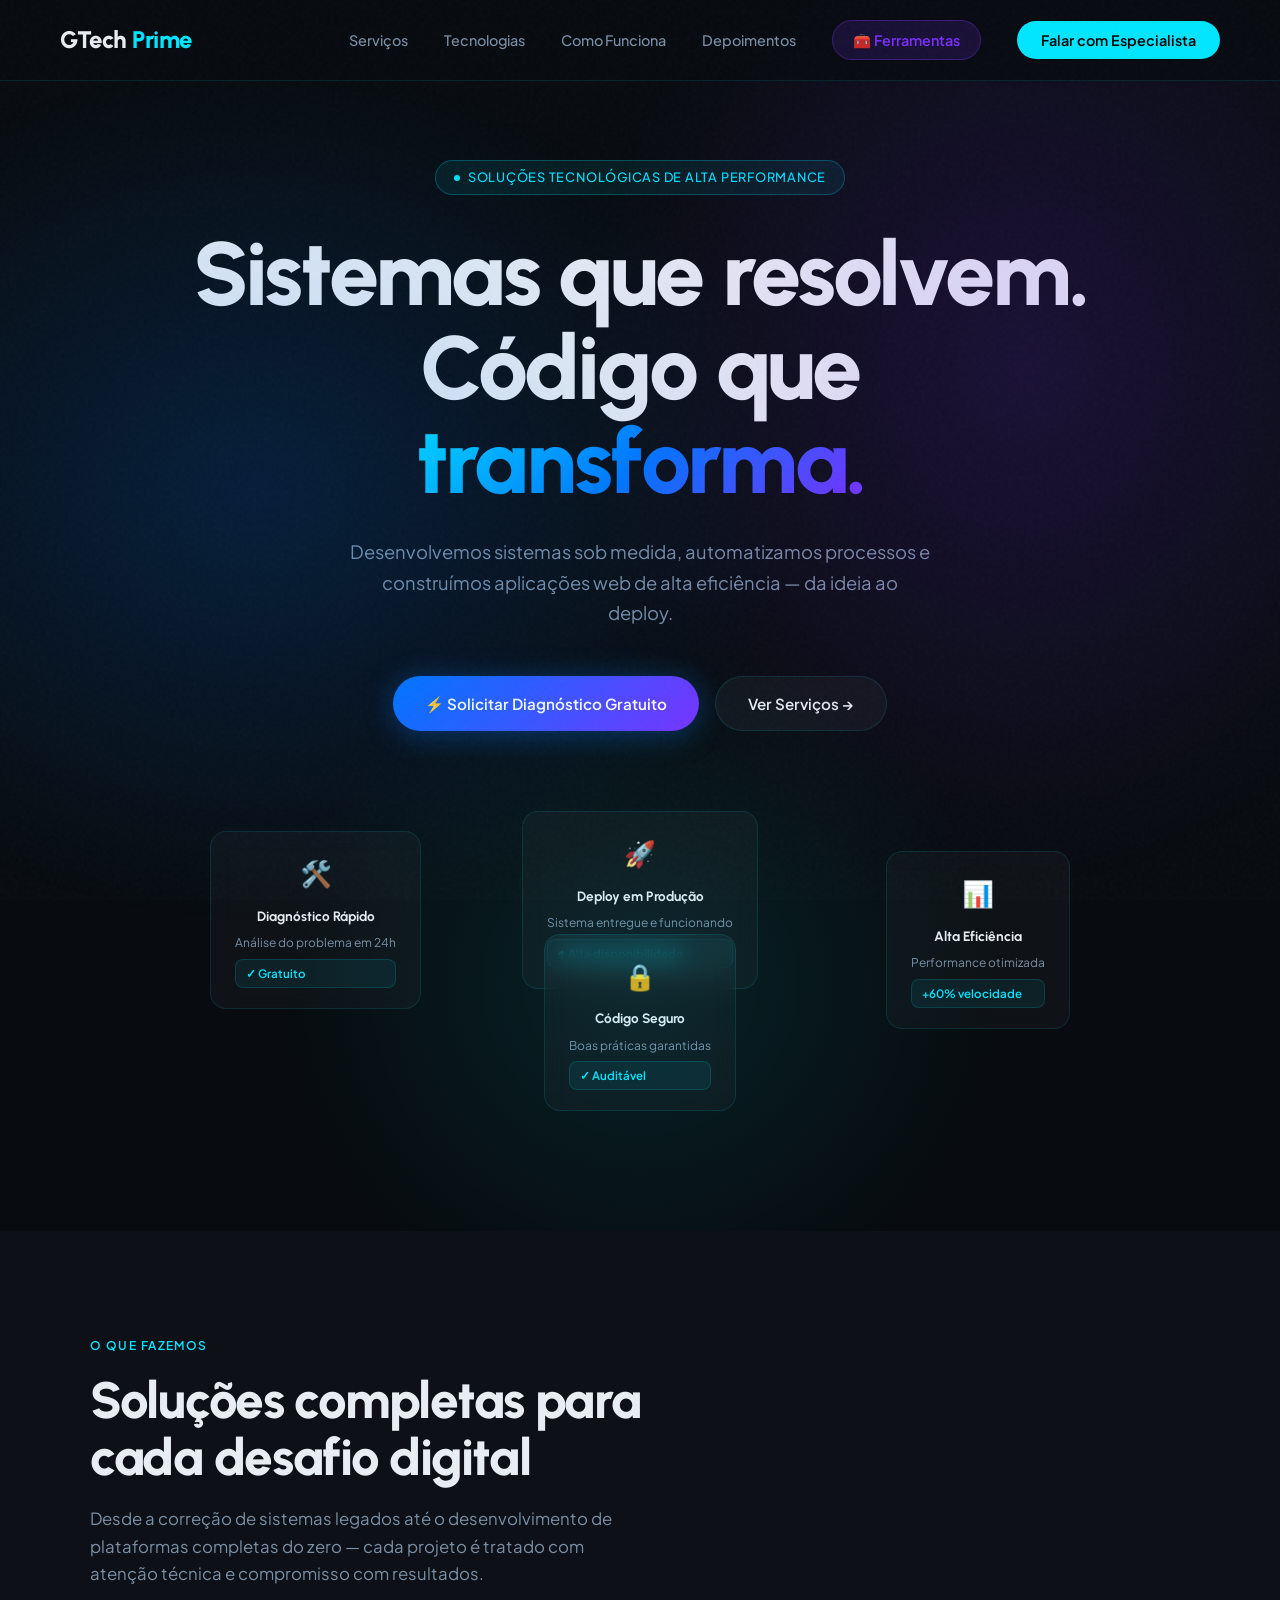
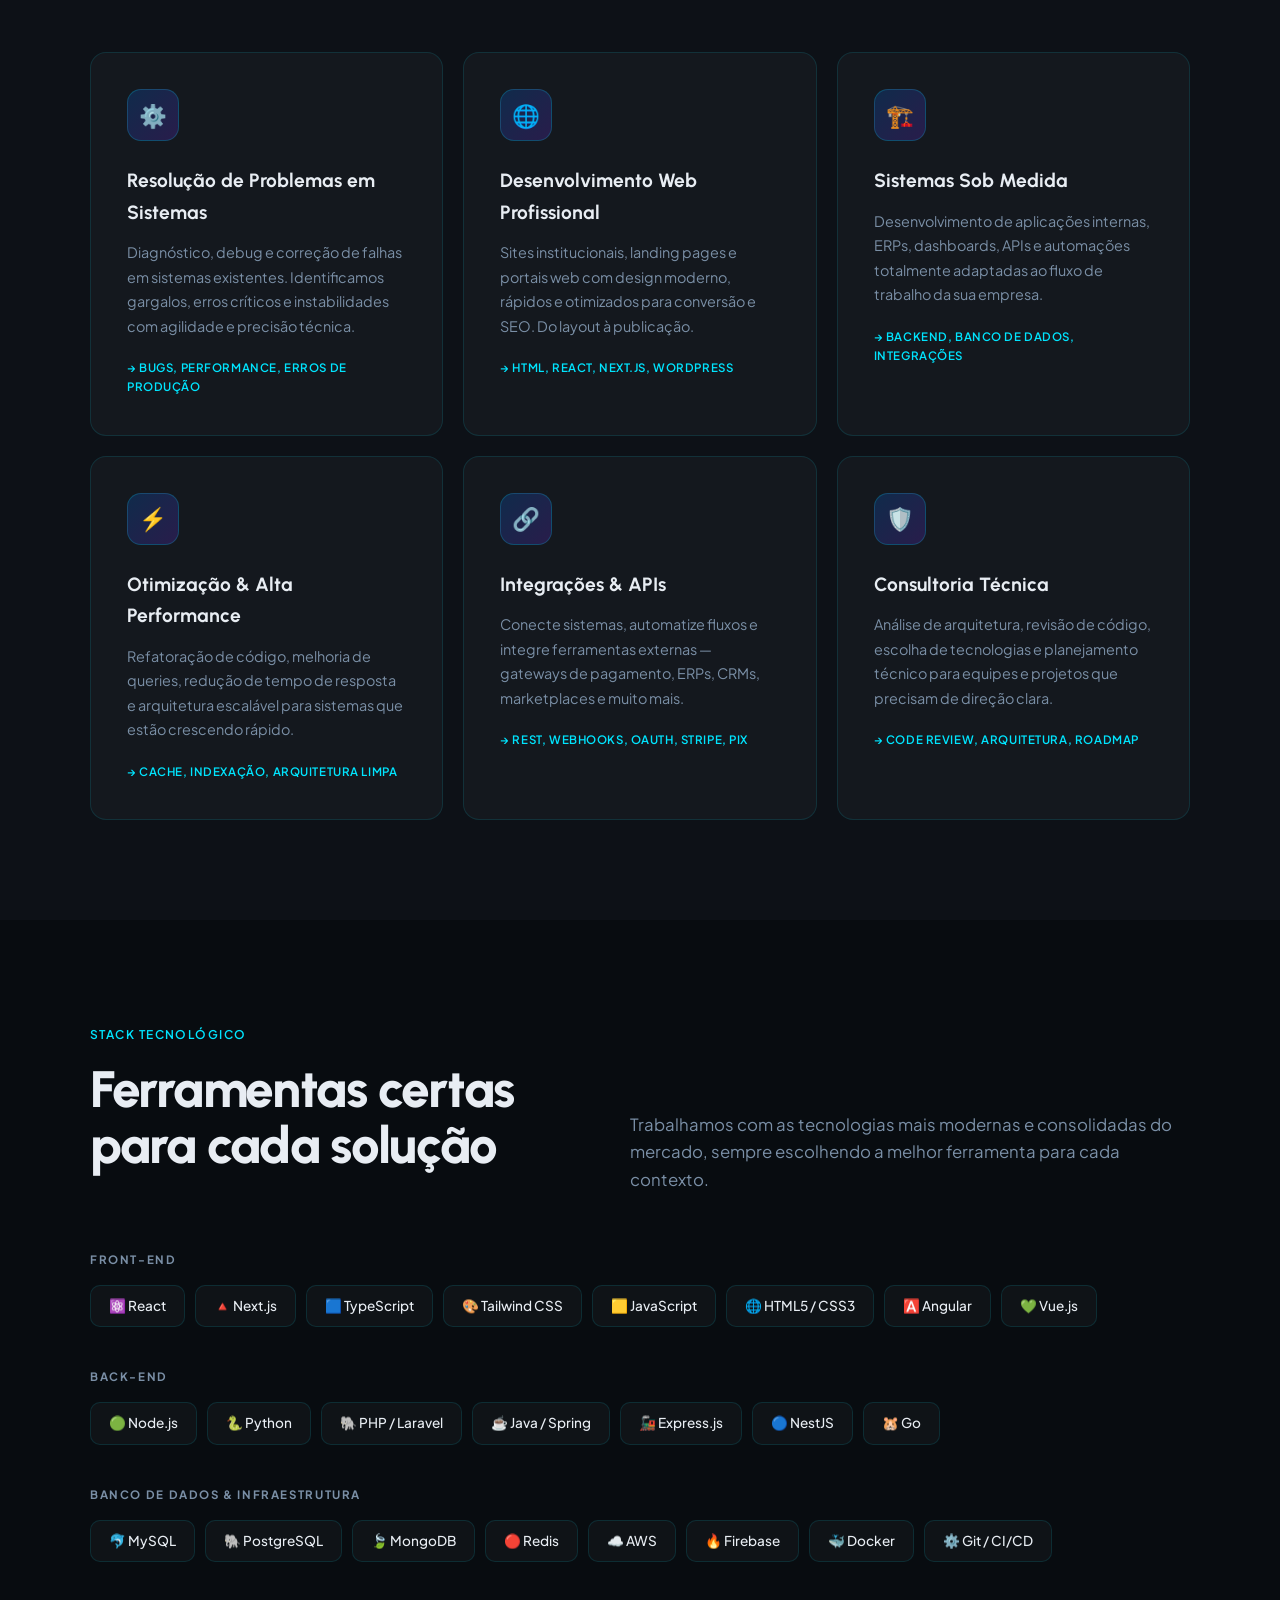
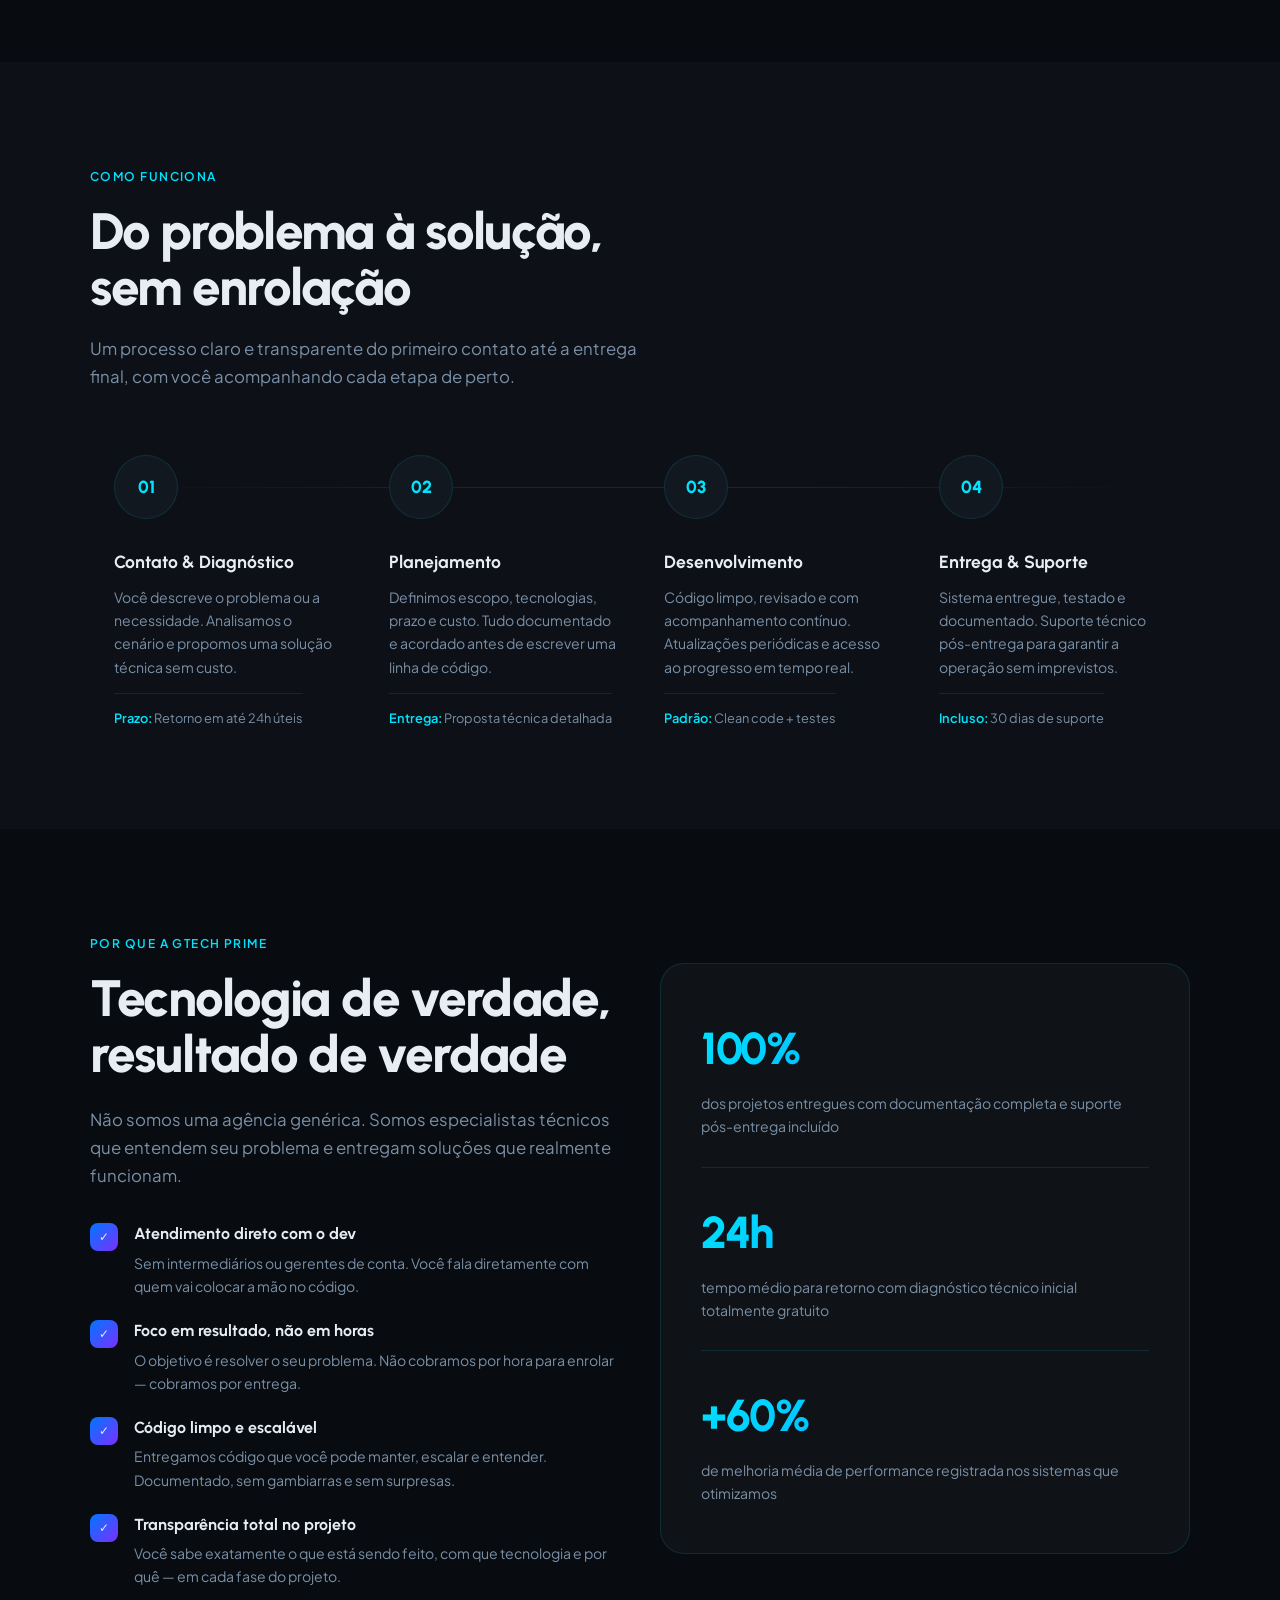
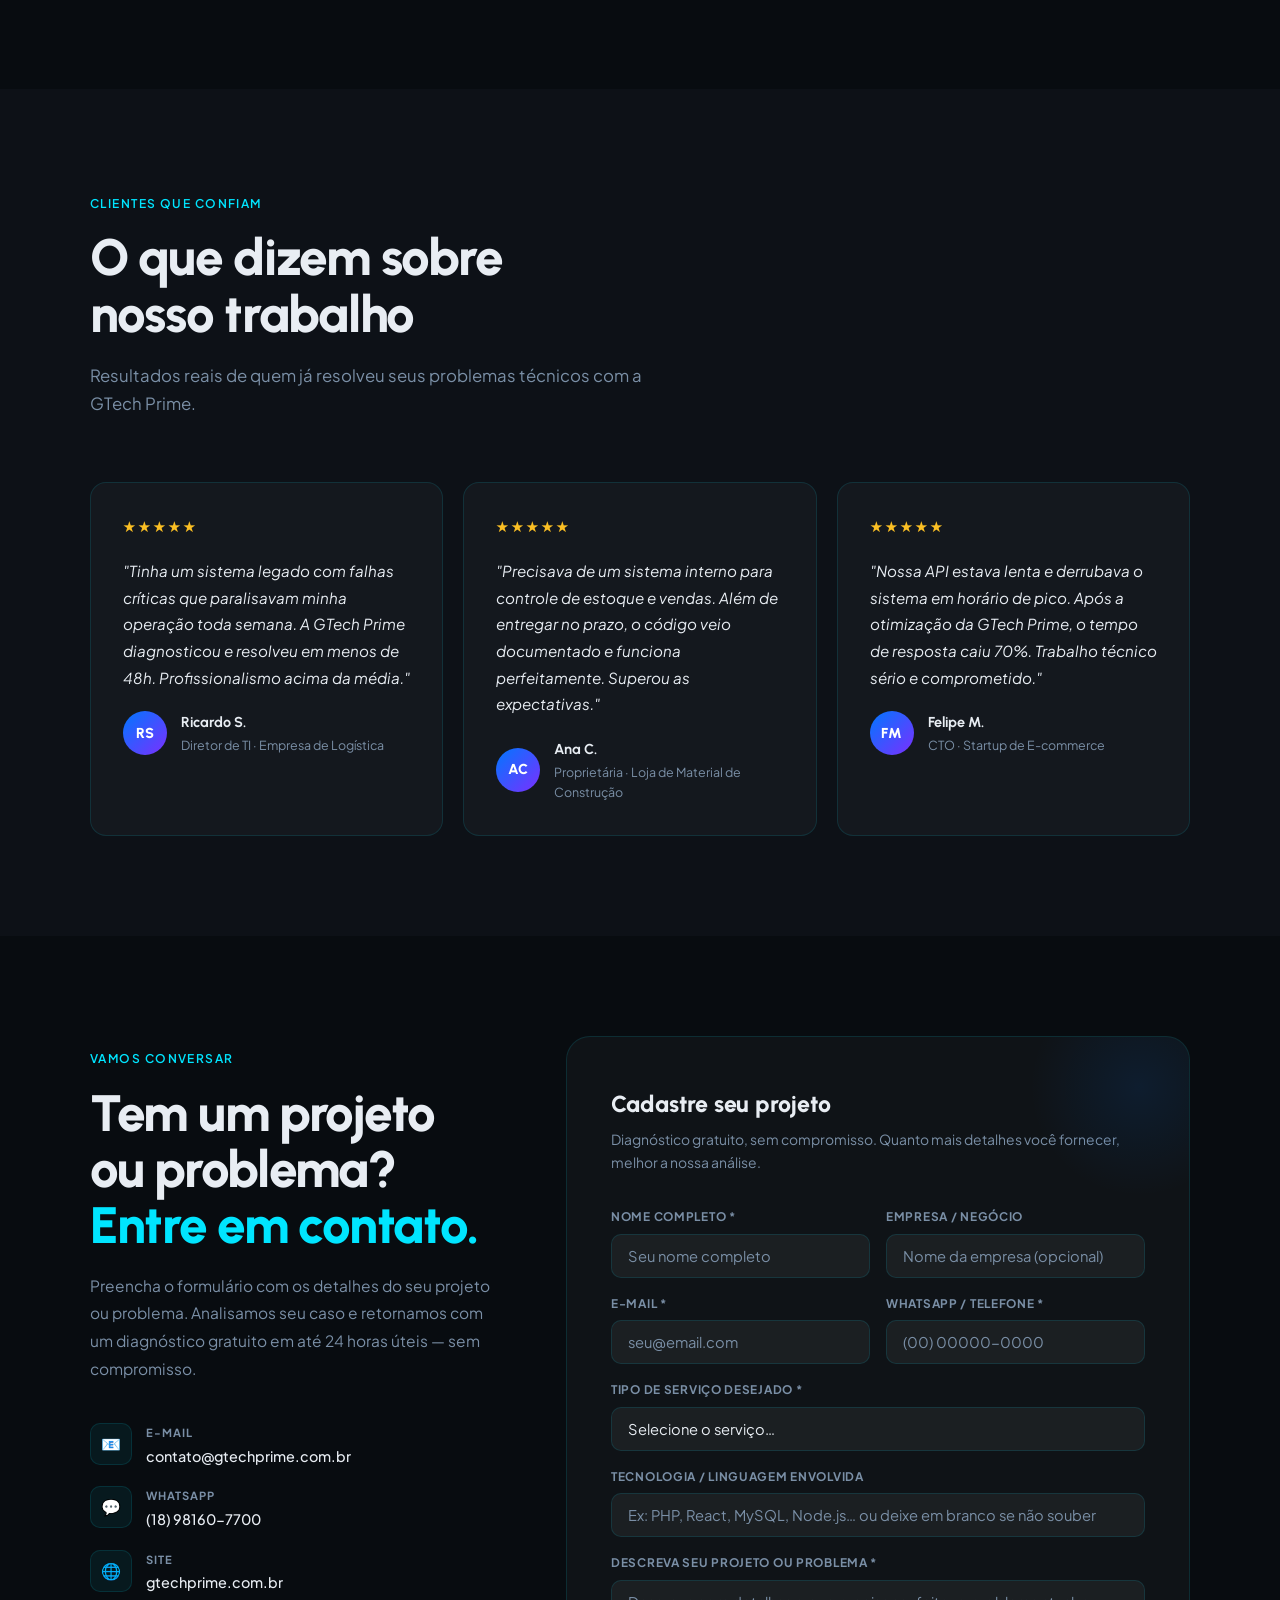
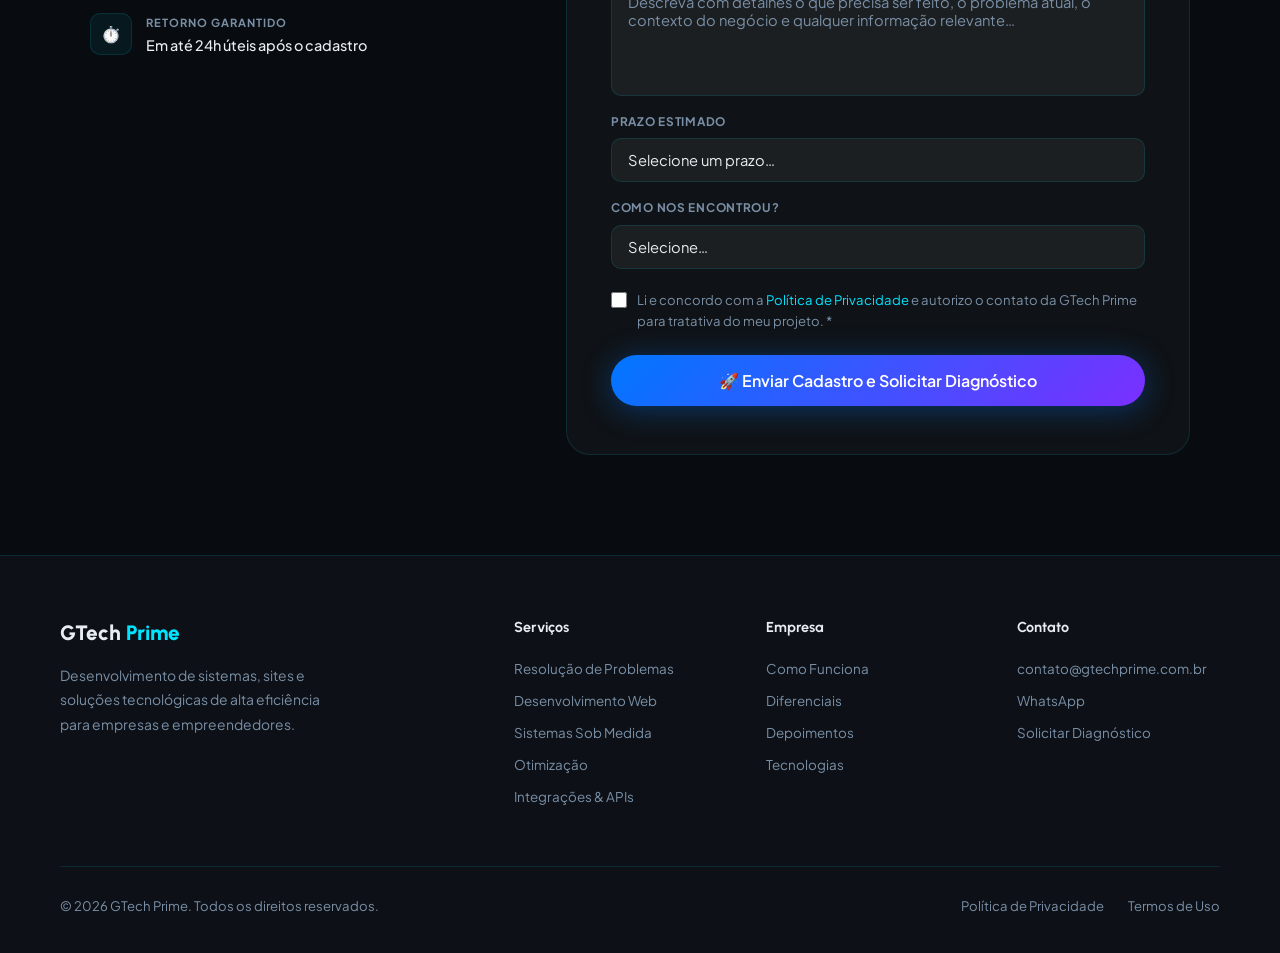
==== index.html @ e6a22d55 "descrição mudança" ====
<!DOCTYPE html>
<html lang="pt-BR">
<head>
  <meta charset="UTF-8" />
  <meta name="viewport" content="width=device-width, initial-scale=1.0"/>
  <title>GTech Prime – Desenvolvimento & Soluções em Sistemas</title>
  <link href="https://fonts.googleapis.com/css2?family=Urbanist:wght@300;400;500;600;700;800;900&family=Plus+Jakarta+Sans:ital,wght@0,300;0,400;0,500;0,600;1,300;1,400&display=swap" rel="stylesheet"/>
  <link rel="stylesheet" href="style.css"/>
</head>
<body>

<!-- NAV -->
<nav>
  <a class="logo" href="#">GTech <span>Prime</span></a>
  <ul class="nav-links">
    <li><a href="#servicos">Serviços</a></li>
    <li><a href="#tecnologias">Tecnologias</a></li>
    <li><a href="#processo">Como Funciona</a></li>
    <li><a href="#depoimentos">Depoimentos</a></li>
    <li><a href="ferramentas.html" class="nav-ferramentas">🧰 Ferramentas</a></li>
    <li><a href="#contato" class="nav-cta">Falar com Especialista</a></li>
  </ul>
</nav>

<!-- HERO -->
<section class="hero">
  <div class="hero-badge">Soluções Tecnológicas de Alta Performance</div>
  <h1>Sistemas que resolvem.<br>Código que <span class="grad">transforma.</span></h1>
  <p>Desenvolvemos sistemas sob medida, automatizamos processos e construímos aplicações web de alta eficiência — da ideia ao deploy.</p>
  <div class="hero-actions">
    <a href="#contato" class="btn btn-primary">⚡ Solicitar Diagnóstico Gratuito</a>
    <a href="#servicos" class="btn btn-outline">Ver Serviços →</a>
  </div>
  <div class="hero-visual">
    <div class="float-card fc1">
      <div class="icon">🛠️</div>
      <div class="label">Diagnóstico Rápido</div>
      <div class="sub">Análise do problema em 24h</div>
      <div class="stat-pill">✓ Gratuito</div>
    </div>
    <div class="float-card fc2">
      <div class="icon">🚀</div>
      <div class="label">Deploy em Produção</div>
      <div class="sub">Sistema entregue e funcionando</div>
      <div class="stat-pill">↑ Alta disponibilidade</div>
    </div>
    <div class="float-card fc3">
      <div class="icon">📊</div>
      <div class="label">Alta Eficiência</div>
      <div class="sub">Performance otimizada</div>
      <div class="stat-pill">+60% velocidade</div>
    </div>
    <div class="float-card fc4">
      <div class="icon">🔒</div>
      <div class="label">Código Seguro</div>
      <div class="sub">Boas práticas garantidas</div>
      <div class="stat-pill">✓ Auditável</div>
    </div>
  </div>
</section>

<!-- SERVICES -->
<section id="servicos">
  <div class="container">
    <span class="section-label reveal">O que fazemos</span>
    <h2 class="reveal">Soluções completas para<br>cada desafio digital</h2>
    <p class="section-desc reveal">Desde a correção de sistemas legados até o desenvolvimento de plataformas completas do zero — cada projeto é tratado com atenção técnica e compromisso com resultados.</p>
    <div class="services-grid">
      <div class="service-card reveal">
        <div class="service-icon">⚙️</div>
        <h3>Resolução de Problemas em Sistemas</h3>
        <p>Diagnóstico, debug e correção de falhas em sistemas existentes. Identificamos gargalos, erros críticos e instabilidades com agilidade e precisão técnica.</p>
        <span class="service-tag">→ Bugs, performance, erros de produção</span>
      </div>
      <div class="service-card reveal">
        <div class="service-icon">🌐</div>
        <h3>Desenvolvimento Web Profissional</h3>
        <p>Sites institucionais, landing pages e portais web com design moderno, rápidos e otimizados para conversão e SEO. Do layout à publicação.</p>
        <span class="service-tag">→ HTML, React, Next.js, WordPress</span>
      </div>
      <div class="service-card reveal">
        <div class="service-icon">🏗️</div>
        <h3>Sistemas Sob Medida</h3>
        <p>Desenvolvimento de aplicações internas, ERPs, dashboards, APIs e automações totalmente adaptadas ao fluxo de trabalho da sua empresa.</p>
        <span class="service-tag">→ Backend, banco de dados, integrações</span>
      </div>
      <div class="service-card reveal">
        <div class="service-icon">⚡</div>
        <h3>Otimização & Alta Performance</h3>
        <p>Refatoração de código, melhoria de queries, redução de tempo de resposta e arquitetura escalável para sistemas que estão crescendo rápido.</p>
        <span class="service-tag">→ Cache, indexação, arquitetura limpa</span>
      </div>
      <div class="service-card reveal">
        <div class="service-icon">🔗</div>
        <h3>Integrações & APIs</h3>
        <p>Conecte sistemas, automatize fluxos e integre ferramentas externas — gateways de pagamento, ERPs, CRMs, marketplaces e muito mais.</p>
        <span class="service-tag">→ REST, webhooks, OAuth, Stripe, PIX</span>
      </div>
      <div class="service-card reveal">
        <div class="service-icon">🛡️</div>
        <h3>Consultoria Técnica</h3>
        <p>Análise de arquitetura, revisão de código, escolha de tecnologias e planejamento técnico para equipes e projetos que precisam de direção clara.</p>
        <span class="service-tag">→ Code review, arquitetura, roadmap</span>
      </div>
    </div>
  </div>
</section>

<!-- TECH STACK -->
<section id="tecnologias">
  <div class="container">
    <div class="tech-intro">
      <div>
        <span class="section-label reveal">Stack tecnológico</span>
        <h2 class="reveal">Ferramentas certas<br>para cada solução</h2>
      </div>
      <p class="section-desc reveal">Trabalhamos com as tecnologias mais modernas e consolidadas do mercado, sempre escolhendo a melhor ferramenta para cada contexto.</p>
    </div>
    <div class="tech-categories">
      <div class="reveal">
        <div class="tech-cat-label">Front-end</div>
        <div class="tech-chips">
          <div class="chip">⚛️ React</div>
          <div class="chip">🔺 Next.js</div>
          <div class="chip">🟦 TypeScript</div>
          <div class="chip">🎨 Tailwind CSS</div>
          <div class="chip">🟨 JavaScript</div>
          <div class="chip">🌐 HTML5 / CSS3</div>
          <div class="chip">🅰️ Angular</div>
          <div class="chip">💚 Vue.js</div>
        </div>
      </div>
      <div class="reveal">
        <div class="tech-cat-label">Back-end</div>
        <div class="tech-chips">
          <div class="chip">🟢 Node.js</div>
          <div class="chip">🐍 Python</div>
          <div class="chip">🐘 PHP / Laravel</div>
          <div class="chip">☕ Java / Spring</div>
          <div class="chip">🚂 Express.js</div>
          <div class="chip">🔵 NestJS</div>
          <div class="chip">🐹 Go</div>
        </div>
      </div>
      <div class="reveal">
        <div class="tech-cat-label">Banco de Dados & Infraestrutura</div>
        <div class="tech-chips">
          <div class="chip">🐬 MySQL</div>
          <div class="chip">🐘 PostgreSQL</div>
          <div class="chip">🍃 MongoDB</div>
          <div class="chip">🔴 Redis</div>
          <div class="chip">☁️ AWS</div>
          <div class="chip">🔥 Firebase</div>
          <div class="chip">🐳 Docker</div>
          <div class="chip">⚙️ Git / CI/CD</div>
        </div>
      </div>
    </div>
  </div>
</section>

<!-- PROCESS -->
<section id="processo">
  <div class="container">
    <span class="section-label reveal">Como funciona</span>
    <h2 class="reveal">Do problema à solução,<br>sem enrolação</h2>
    <p class="section-desc reveal">Um processo claro e transparente do primeiro contato até a entrega final, com você acompanhando cada etapa de perto.</p>
    <div class="steps">
      <div class="step reveal">
        <div class="step-num">01</div>
        <h3>Contato & Diagnóstico</h3>
        <p>Você descreve o problema ou a necessidade. Analisamos o cenário e propomos uma solução técnica sem custo.</p>
        <div class="step-detail"><strong>Prazo:</strong> Retorno em até 24h úteis</div>
      </div>
      <div class="step reveal">
        <div class="step-num">02</div>
        <h3>Planejamento</h3>
        <p>Definimos escopo, tecnologias, prazo e custo. Tudo documentado e acordado antes de escrever uma linha de código.</p>
        <div class="step-detail"><strong>Entrega:</strong> Proposta técnica detalhada</div>
      </div>
      <div class="step reveal">
        <div class="step-num">03</div>
        <h3>Desenvolvimento</h3>
        <p>Código limpo, revisado e com acompanhamento contínuo. Atualizações periódicas e acesso ao progresso em tempo real.</p>
        <div class="step-detail"><strong>Padrão:</strong> Clean code + testes</div>
      </div>
      <div class="step reveal">
        <div class="step-num">04</div>
        <h3>Entrega & Suporte</h3>
        <p>Sistema entregue, testado e documentado. Suporte técnico pós-entrega para garantir a operação sem imprevistos.</p>
        <div class="step-detail"><strong>Incluso:</strong> 30 dias de suporte</div>
      </div>
    </div>
  </div>
</section>

<!-- DIFERENCIAIS -->
<section id="diferenciais">
  <div class="container">
    <div class="diff-grid">
      <div class="diff-left">
        <span class="section-label reveal">Por que a GTech Prime</span>
        <h2 class="reveal">Tecnologia de verdade,<br>resultado de verdade</h2>
        <p class="section-desc reveal" style="margin-bottom:0">Não somos uma agência genérica. Somos especialistas técnicos que entendem seu problema e entregam soluções que realmente funcionam.</p>
        <div class="diff-list">
          <div class="diff-item reveal">
            <div class="check">✓</div>
            <div>
              <h4>Atendimento direto com o dev</h4>
              <p>Sem intermediários ou gerentes de conta. Você fala diretamente com quem vai colocar a mão no código.</p>
            </div>
          </div>
          <div class="diff-item reveal">
            <div class="check">✓</div>
            <div>
              <h4>Foco em resultado, não em horas</h4>
              <p>O objetivo é resolver o seu problema. Não cobramos por hora para enrolar — cobramos por entrega.</p>
            </div>
          </div>
          <div class="diff-item reveal">
            <div class="check">✓</div>
            <div>
              <h4>Código limpo e escalável</h4>
              <p>Entregamos código que você pode manter, escalar e entender. Documentado, sem gambiarras e sem surpresas.</p>
            </div>
          </div>
          <div class="diff-item reveal">
            <div class="check">✓</div>
            <div>
              <h4>Transparência total no projeto</h4>
              <p>Você sabe exatamente o que está sendo feito, com que tecnologia e por quê — em cada fase do projeto.</p>
            </div>
          </div>
        </div>
      </div>
      <div class="diff-right reveal">
        <div class="metric">
          <span class="number">100%</span>
          <span class="desc">dos projetos entregues com documentação completa e suporte pós-entrega incluído</span>
        </div>
        <div class="metric">
          <span class="number">24h</span>
          <span class="desc">tempo médio para retorno com diagnóstico técnico inicial totalmente gratuito</span>
        </div>
        <div class="metric">
          <span class="number">+60%</span>
          <span class="desc">de melhoria média de performance registrada nos sistemas que otimizamos</span>
        </div>
      </div>
    </div>
  </div>
</section>

<!-- DEPOIMENTOS -->
<section id="depoimentos">
  <div class="container">
    <span class="section-label reveal">Clientes que confiam</span>
    <h2 class="reveal">O que dizem sobre<br>nosso trabalho</h2>
    <p class="section-desc reveal">Resultados reais de quem já resolveu seus problemas técnicos com a GTech Prime.</p>
    <div class="testimonials-grid">
      <div class="testimonial-card reveal">
        <div class="stars">★★★★★</div>
        <blockquote>"Tinha um sistema legado com falhas críticas que paralisavam minha operação toda semana. A GTech Prime diagnosticou e resolveu em menos de 48h. Profissionalismo acima da média."</blockquote>
        <div class="testimonial-author">
          <div class="avatar">RS</div>
          <div>
            <div class="name">Ricardo S.</div>
            <div class="role">Diretor de TI · Empresa de Logística</div>
          </div>
        </div>
      </div>
      <div class="testimonial-card reveal">
        <div class="stars">★★★★★</div>
        <blockquote>"Precisava de um sistema interno para controle de estoque e vendas. Além de entregar no prazo, o código veio documentado e funciona perfeitamente. Superou as expectativas."</blockquote>
        <div class="testimonial-author">
          <div class="avatar">AC</div>
          <div>
            <div class="name">Ana C.</div>
            <div class="role">Proprietária · Loja de Material de Construção</div>
          </div>
        </div>
      </div>
      <div class="testimonial-card reveal">
        <div class="stars">★★★★★</div>
        <blockquote>"Nossa API estava lenta e derrubava o sistema em horário de pico. Após a otimização da GTech Prime, o tempo de resposta caiu 70%. Trabalho técnico sério e comprometido."</blockquote>
        <div class="testimonial-author">
          <div class="avatar">FM</div>
          <div>
            <div class="name">Felipe M.</div>
            <div class="role">CTO · Startup de E-commerce</div>
          </div>
        </div>
      </div>
    </div>
  </div>
</section>

<!-- CADASTRO & CONTATO -->
<section id="contato">
  <div class="container">
    <div class="contact-wrapper">

      <!-- INFO LATERAL -->
      <div class="contact-left reveal">
        <span class="section-label">Vamos conversar</span>
        <h2>Tem um projeto<br>ou problema?<br><span style="color:var(--accent)">Entre em contato.</span></h2>
        <p>Preencha o formulário com os detalhes do seu projeto ou problema. Analisamos seu caso e retornamos com um diagnóstico gratuito em até 24 horas úteis — sem compromisso.</p>
        <div class="contact-info-list">
          <div class="contact-info-item">
            <div class="ci-icon">📧</div>
            <div>
              <div class="ci-label">E-mail</div>
              <div class="ci-value">contato@gtechprime.com.br</div>
            </div>
          </div>
          <div class="contact-info-item">
            <div class="ci-icon">💬</div>
            <div>
              <div class="ci-label">WhatsApp</div>
              <div class="ci-value"><a href="https://wa.me/5518981607700" target="_blank" rel="noopener noreferrer" style="color:inherit;text-decoration:none;">(18) 98160-7700</a></div>
            </div>
          </div>
          <div class="contact-info-item">
            <div class="ci-icon">🌐</div>
            <div>
              <div class="ci-label">Site</div>
              <div class="ci-value">gtechprime.com.br</div>
            </div>
          </div>
          <div class="contact-info-item">
            <div class="ci-icon">⏱️</div>
            <div>
              <div class="ci-label">Retorno garantido</div>
              <div class="ci-value">Em até 24h úteis após o cadastro</div>
            </div>
          </div>
        </div>
      </div>

      <!-- FORMULÁRIO -->
      <div class="form-card reveal">
        <h3 id="formTitle">Cadastre seu projeto</h3>
        <p class="form-sub" id="formSub">Diagnóstico gratuito, sem compromisso. Quanto mais detalhes você fornecer, melhor a nossa análise.</p>

        <div class="form-grid" id="formGrid">
          <div class="field">
            <label>Nome completo *</label>
            <input type="text" id="f-nome" placeholder="Seu nome completo" />
          </div>
          <div class="field">
            <label>Empresa / Negócio</label>
            <input type="text" id="f-empresa" placeholder="Nome da empresa (opcional)" />
          </div>
          <div class="field">
            <label>E-mail *</label>
            <input type="email" id="f-email" placeholder="seu@email.com" />
          </div>
          <div class="field">
            <label>WhatsApp / Telefone *</label>
            <input type="tel" id="f-fone" placeholder="(00) 00000-0000" />
          </div>
          <div class="field full">
            <label>Tipo de serviço desejado *</label>
            <select id="f-tipo">
              <option value="">Selecione o serviço…</option>
              <option>Resolução de problemas em sistema existente</option>
              <option>Desenvolvimento de sistema do zero</option>
              <option>Desenvolvimento de site / landing page</option>
              <option>Otimização de performance</option>
              <option>Integração entre sistemas / APIs</option>
              <option>Consultoria técnica</option>
              <option>Outro / Não sei ainda</option>
            </select>
          </div>
          <div class="field full">
            <label>Tecnologia / Linguagem envolvida</label>
            <input type="text" id="f-tech" placeholder="Ex: PHP, React, MySQL, Node.js… ou deixe em branco se não souber" />
          </div>
          <div class="field full">
            <label>Descreva seu projeto ou problema *</label>
            <textarea id="f-desc" rows="5" placeholder="Descreva com detalhes o que precisa ser feito, o problema atual, o contexto do negócio e qualquer informação relevante…"></textarea>
          </div>
          <div class="field full">
            <label>Prazo estimado</label>
            <select id="f-prazo">
              <option value="">Selecione um prazo…</option>
              <option>Urgente (até 1 semana)</option>
              <option>Curto prazo (até 1 mês)</option>
              <option>Médio prazo (1 a 3 meses)</option>
              <option>Longo prazo (mais de 3 meses)</option>
              <option>Sem prazo definido</option>
            </select>
          </div>
          <div class="field full">
            <label>Como nos encontrou?</label>
            <select id="f-origem">
              <option value="">Selecione…</option>
              <option>Google / Pesquisa</option>
              <option>Indicação de amigo ou colega</option>
              <option>Redes sociais</option>
              <option>LinkedIn</option>
              <option>Outro</option>
            </select>
          </div>
          <div class="full">
            <label class="form-check">
              <input type="checkbox" id="f-lgpd" />
              <span>Li e concordo com a <a href="#">Política de Privacidade</a> e autorizo o contato da GTech Prime para tratativa do meu projeto. *</span>
            </label>
          </div>
          <div class="full">
            <button class="btn btn-primary btn-submit" onclick="submitForm()">
              🚀 Enviar Cadastro e Solicitar Diagnóstico
            </button>
          </div>
          <div class="full form-error" id="formError"></div>
        </div>

        <!-- Sucesso -->
        <div class="form-success" id="formSuccess">
          <div class="s-icon">✅</div>
          <h4>Cadastro recebido!</h4>
          <p>Obrigado pelo contato, <strong id="nomeCliente"></strong>!<br>Nossa equipe analisará seu projeto e retornará em até <strong>24 horas úteis</strong> com um diagnóstico gratuito.</p>
        </div>
      </div>

    </div>
  </div>
</section>

<!-- FOOTER -->
<footer>
  <div class="footer-top">
    <div class="footer-brand">
      <a class="footer-logo" href="#">GTech <span>Prime</span></a>
      <p>Desenvolvimento de sistemas, sites e soluções tecnológicas de alta eficiência para empresas e empreendedores.</p>
    </div>
    <div class="footer-col">
      <h5>Serviços</h5>
      <a href="#servicos">Resolução de Problemas</a>
      <a href="#servicos">Desenvolvimento Web</a>
      <a href="#servicos">Sistemas Sob Medida</a>
      <a href="#servicos">Otimização</a>
      <a href="#servicos">Integrações & APIs</a>
    </div>
    <div class="footer-col">
      <h5>Empresa</h5>
      <a href="#processo">Como Funciona</a>
      <a href="#diferenciais">Diferenciais</a>
      <a href="#depoimentos">Depoimentos</a>
      <a href="#tecnologias">Tecnologias</a>
    </div>
    <div class="footer-col">
      <h5>Contato</h5>
      <a href="mailto:contato@gtechprime.com.br">contato@gtechprime.com.br</a>
      <a href="https://wa.me/5518981607700" target="_blank" rel="noopener noreferrer">WhatsApp</a>
      <a href="#contato">Solicitar Diagnóstico</a>
    </div>
  </div>
  <div class="footer-bottom">
    <p>© 2026 GTech Prime. Todos os direitos reservados.</p>
    <div class="footer-links">
      <a href="#">Política de Privacidade</a>
      <a href="#">Termos de Uso</a>
    </div>
  </div>
</footer>

<script src="script.js"></script>
</body>
</html>
---- style.css ----
*, *::before, *::after { box-sizing: border-box; margin: 0; padding: 0; }
:root {
  --bg:#080c10; --bg2:#0d1117; --bg3:#111820;
  --accent:#00e5ff; --accent2:#0077ff; --accent3:#7b2fff;
  --text:#e8edf3; --muted:#7a8fa6; --border:rgba(0,229,255,0.12);
  --card-bg:rgba(255,255,255,0.03); --radius:16px;
  --font-head:'Urbanist',sans-serif; --font-body:'Plus Jakarta Sans',sans-serif;
}
html { scroll-behavior: smooth; }
body { background:var(--bg); color:var(--text); font-family:var(--font-body); font-size:16px; line-height:1.65; overflow-x:hidden; }
body::before {
  content:''; position:fixed; inset:0;
  background-image:url("data:image/svg+xml,%3Csvg viewBox='0 0 256 256' xmlns='http://www.w3.org/2000/svg'%3E%3Cfilter id='n'%3E%3CfeTurbulence type='fractalNoise' baseFrequency='0.9' numOctaves='4' stitchTiles='stitch'/%3E%3C/filter%3E%3Crect width='100%25' height='100%25' filter='url(%23n)' opacity='1'/%3E%3C/svg%3E");
  opacity:0.025; pointer-events:none; z-index:9999;
}

/* NAV */
nav {
  position:fixed; top:0; left:0; right:0; z-index:100;
  display:flex; align-items:center; justify-content:space-between;
  padding:20px 60px; background:rgba(8,12,16,0.82);
  backdrop-filter:blur(20px); border-bottom:1px solid var(--border); transition:padding .3s;
}
.logo { font-family:var(--font-head); font-weight:800; font-size:1.5rem; letter-spacing:-0.02em; color:var(--text); text-decoration:none; }
.logo span { color:var(--accent); }
.nav-links { display:flex; gap:36px; list-style:none; }
.nav-links a { color:var(--muted); text-decoration:none; font-size:.9rem; font-weight:500; transition:color .2s; }
.nav-links a:hover { color:var(--accent); }
.nav-cta { background:var(--accent); color:#000!important; padding:10px 24px; border-radius:50px; font-weight:600!important; }
.nav-cta:hover { opacity:.85; }
.nav-ferramentas { background:rgba(123,47,255,0.15); color:var(--accent3)!important; padding:10px 20px; border-radius:50px; font-weight:600!important; border:1px solid rgba(123,47,255,0.35); transition:all .2s!important; }
.nav-ferramentas:hover { background:rgba(123,47,255,0.28)!important; border-color:rgba(123,47,255,0.6)!important; color:#fff!important; }

/* HERO */
.hero {
  min-height:100vh; display:flex; flex-direction:column;
  align-items:center; justify-content:center; text-align:center;
  padding:160px 24px 120px; position:relative; overflow:hidden;
}
.hero::after {
  content:''; position:absolute; inset:0;
  background:
    radial-gradient(ellipse 60% 50% at 20% 40%,rgba(0,119,255,0.18) 0%,transparent 70%),
    radial-gradient(ellipse 50% 60% at 80% 30%,rgba(123,47,255,0.16) 0%,transparent 70%),
    radial-gradient(ellipse 40% 40% at 50% 80%,rgba(0,229,255,0.10) 0%,transparent 70%);
  pointer-events:none;
}
.hero-badge {
  display:inline-flex; align-items:center; gap:8px;
  background:rgba(0,229,255,0.08); border:1px solid rgba(0,229,255,0.25);
  border-radius:50px; padding:6px 18px; font-size:.8rem; font-weight:500;
  color:var(--accent); letter-spacing:.06em; text-transform:uppercase;
  margin-bottom:32px; animation:fadeUp .8s ease both;
}
.hero-badge::before { content:''; width:6px; height:6px; border-radius:50%; background:var(--accent); animation:pulse 2s ease infinite; }
@keyframes pulse { 0%,100%{opacity:1;transform:scale(1)} 50%{opacity:.4;transform:scale(1.4)} }
h1 { font-family:var(--font-head); font-size:clamp(2.8rem,7vw,6rem); font-weight:800; line-height:1.05; letter-spacing:-0.03em; margin-bottom:28px; animation:fadeUp .9s .1s ease both; max-width:900px; }
h1 .grad { background:linear-gradient(135deg,var(--accent) 0%,var(--accent2) 50%,var(--accent3) 100%); -webkit-background-clip:text; -webkit-text-fill-color:transparent; background-clip:text; }
.hero p { max-width:580px; color:var(--muted); font-size:1.15rem; margin-bottom:48px; animation:fadeUp 1s .2s ease both; }
.hero-actions { display:flex; gap:16px; flex-wrap:wrap; justify-content:center; animation:fadeUp 1s .3s ease both; }

/* BUTTONS */
.btn { display:inline-flex; align-items:center; gap:8px; padding:14px 32px; border-radius:50px; font-weight:600; font-size:.95rem; text-decoration:none; transition:transform .2s,opacity .2s,box-shadow .2s; cursor:pointer; font-family:var(--font-body); border:none; }
.btn:hover { transform:translateY(-2px); }
.btn-primary { background:linear-gradient(135deg,var(--accent2),var(--accent3)); color:#fff; box-shadow:0 4px 30px rgba(0,119,255,0.35); }
.btn-primary:hover { box-shadow:0 8px 40px rgba(0,119,255,0.5); }
.btn-outline { border:1px solid var(--border); color:var(--text); background:rgba(255,255,255,0.04); }
.btn-outline:hover { border-color:rgba(0,229,255,0.4); background:rgba(0,229,255,0.06); }

/* FLOATING CARDS */
.hero-visual { margin-top:80px; position:relative; width:100%; max-width:860px; height:300px; animation:fadeUp 1s .5s ease both; }
.float-card { position:absolute; background:var(--card-bg); border:1px solid var(--border); backdrop-filter:blur(12px); border-radius:var(--radius); padding:20px 24px; display:flex; flex-direction:column; gap:6px; }
.float-card .icon { font-size:1.6rem; margin-bottom:4px; }
.float-card .label { font-family:var(--font-head); font-size:.85rem; font-weight:700; }
.float-card .sub   { font-size:.75rem; color:var(--muted); }
.fc1 { left:0; top:20px; animation:float1 5s ease-in-out infinite; }
.fc2 { left:50%; transform:translateX(-50%); top:0; animation:float2 6s ease-in-out infinite; }
.fc3 { right:0; top:40px; animation:float3 4.5s ease-in-out infinite; }
.fc4 { left:50%; transform:translateX(-50%); bottom:0; animation:float1 5.5s ease-in-out infinite; }
@keyframes float1 { 0%,100%{transform:translateY(0)} 50%{transform:translateY(-12px)} }
@keyframes float2 { 0%,100%{transform:translateX(-50%) translateY(0)} 50%{transform:translateX(-50%) translateY(-16px)} }
@keyframes float3 { 0%,100%{transform:translateY(0)} 50%{transform:translateY(-10px)} }
.stat-pill { display:inline-flex; align-items:center; gap:6px; background:rgba(0,229,255,0.07); border:1px solid rgba(0,229,255,0.15); border-radius:8px; padding:4px 10px; font-size:.72rem; color:var(--accent); font-weight:600; }

/* COMMON */
section { padding:100px 24px; }
.container { max-width:1100px; margin:0 auto; }
.section-label { display:inline-block; font-size:.75rem; font-weight:600; letter-spacing:.12em; text-transform:uppercase; color:var(--accent); margin-bottom:16px; }
h2 { font-family:var(--font-head); font-size:clamp(2rem,4vw,3.2rem); font-weight:800; letter-spacing:-0.025em; line-height:1.1; margin-bottom:20px; }
.section-desc { color:var(--muted); max-width:560px; font-size:1.05rem; margin-bottom:64px; }

/* SERVICES */
#servicos { background:var(--bg2); }
.services-grid { display:grid; grid-template-columns:repeat(auto-fit,minmax(300px,1fr)); gap:20px; }
.service-card { background:var(--card-bg); border:1px solid var(--border); border-radius:var(--radius); padding:36px; position:relative; overflow:hidden; transition:border-color .3s,transform .3s,box-shadow .3s; }
.service-card::before { content:''; position:absolute; inset:0; background:linear-gradient(135deg,rgba(0,229,255,0.06) 0%,transparent 60%); opacity:0; transition:opacity .3s; }
.service-card:hover { border-color:rgba(0,229,255,0.35); transform:translateY(-4px); box-shadow:0 20px 60px rgba(0,0,0,0.4); }
.service-card:hover::before { opacity:1; }
.service-icon { width:52px; height:52px; background:linear-gradient(135deg,rgba(0,119,255,0.2),rgba(123,47,255,0.2)); border:1px solid rgba(0,229,255,0.2); border-radius:14px; display:flex; align-items:center; justify-content:center; font-size:1.4rem; margin-bottom:24px; }
.service-card h3 { font-family:var(--font-head); font-size:1.2rem; font-weight:700; margin-bottom:12px; }
.service-card p  { color:var(--muted); font-size:.9rem; line-height:1.7; }
.service-tag { display:inline-block; margin-top:20px; font-size:.72rem; font-weight:600; color:var(--accent); letter-spacing:.05em; text-transform:uppercase; }

/* TECH STACK */
#tecnologias { background:var(--bg); }
.tech-intro { display:flex; justify-content:space-between; align-items:flex-end; margin-bottom:56px; flex-wrap:wrap; gap:24px; }
.tech-intro .section-desc { margin-bottom:0; }
.tech-categories { display:flex; flex-direction:column; gap:40px; }
.tech-cat-label { font-size:.72rem; font-weight:700; letter-spacing:.14em; text-transform:uppercase; color:var(--muted); margin-bottom:16px; }
.tech-chips { display:flex; flex-wrap:wrap; gap:10px; }
.chip { display:inline-flex; align-items:center; gap:8px; background:var(--card-bg); border:1px solid var(--border); border-radius:10px; padding:9px 18px; font-size:.85rem; font-weight:500; color:var(--text); transition:border-color .2s,background .2s; }
.chip:hover { border-color:rgba(0,229,255,0.35); background:rgba(0,229,255,0.05); }

/* PROCESS */
#processo { background:var(--bg2); }
.steps { display:grid; grid-template-columns:repeat(auto-fit,minmax(220px,1fr)); gap:0; position:relative; }
.steps::before { content:''; position:absolute; top:32px; left:60px; right:60px; height:1px; background:linear-gradient(90deg,transparent,var(--border),var(--border),transparent); }
.step { display:flex; flex-direction:column; align-items:flex-start; padding:0 24px; position:relative; }
.step-num { width:64px; height:64px; background:var(--bg3); border:1px solid var(--border); border-radius:50%; display:flex; align-items:center; justify-content:center; font-family:var(--font-head); font-size:1.1rem; font-weight:800; color:var(--accent); margin-bottom:28px; position:relative; z-index:1; }
.step h3 { font-family:var(--font-head); font-size:1.1rem; font-weight:700; margin-bottom:10px; }
.step p  { color:var(--muted); font-size:.88rem; }
.step-detail { margin-top:14px; padding-top:14px; border-top:1px solid var(--border); font-size:.8rem; color:var(--muted); }
.step-detail strong { color:var(--accent); font-weight:600; }

/* DIFERENCIAIS */
#diferenciais { background:var(--bg); }
.diff-grid { display:grid; grid-template-columns:1fr 1fr; gap:40px; align-items:center; }
.diff-left h2 { margin-bottom:24px; }
.diff-list { display:flex; flex-direction:column; gap:20px; margin-top:32px; }
.diff-item { display:flex; gap:16px; align-items:flex-start; }
.diff-item .check { width:28px; height:28px; background:linear-gradient(135deg,var(--accent2),var(--accent3)); border-radius:8px; display:flex; align-items:center; justify-content:center; font-size:.75rem; flex-shrink:0; margin-top:2px; }
.diff-item h4 { font-family:var(--font-head); font-weight:700; margin-bottom:4px; }
.diff-item p  { color:var(--muted); font-size:.88rem; }
.diff-right { background:var(--card-bg); border:1px solid var(--border); border-radius:24px; padding:48px 40px; display:flex; flex-direction:column; gap:28px; }
.metric { display:flex; flex-direction:column; gap:6px; padding-bottom:28px; border-bottom:1px solid var(--border); }
.metric:last-child { border-bottom:none; padding-bottom:0; }
.metric .number { font-family:var(--font-head); font-size:2.8rem; font-weight:800; letter-spacing:-0.03em; background:linear-gradient(135deg,var(--accent),var(--accent2)); -webkit-background-clip:text; -webkit-text-fill-color:transparent; background-clip:text; }
.metric .desc { color:var(--muted); font-size:.88rem; }

/* DEPOIMENTOS */
#depoimentos { background:var(--bg2); }
.testimonials-grid { display:grid; grid-template-columns:repeat(auto-fit,minmax(300px,1fr)); gap:20px; }
.testimonial-card { background:var(--card-bg); border:1px solid var(--border); border-radius:var(--radius); padding:32px; display:flex; flex-direction:column; gap:20px; }
.stars { color:#fbbf24; font-size:.9rem; letter-spacing:2px; }
.testimonial-card blockquote { font-size:.95rem; color:var(--text); line-height:1.75; font-style:italic; }
.testimonial-author { display:flex; align-items:center; gap:14px; }
.avatar { width:44px; height:44px; border-radius:50%; background:linear-gradient(135deg,var(--accent2),var(--accent3)); display:flex; align-items:center; justify-content:center; font-family:var(--font-head); font-weight:800; font-size:.9rem; color:#fff; flex-shrink:0; }
.testimonial-author .name { font-family:var(--font-head); font-weight:700; font-size:.9rem; }
.testimonial-author .role { font-size:.78rem; color:var(--muted); }

/* CONTATO / CADASTRO */
#contato { background:var(--bg); }
.contact-wrapper { display:grid; grid-template-columns:1fr 1.5fr; gap:60px; align-items:start; }
.contact-left { padding-top:8px; }
.contact-left h2 { margin-bottom:18px; }
.contact-left > p { color:var(--muted); font-size:.97rem; margin-bottom:40px; line-height:1.8; }
.contact-info-list { display:flex; flex-direction:column; gap:18px; }
.contact-info-item { display:flex; align-items:flex-start; gap:14px; }
.ci-icon { width:42px; height:42px; border-radius:10px; flex-shrink:0; background:rgba(0,229,255,0.06); border:1px solid var(--border); display:flex; align-items:center; justify-content:center; font-size:1rem; }
.ci-label { font-size:.7rem; font-weight:700; color:var(--muted); letter-spacing:.09em; text-transform:uppercase; }
.ci-value { font-size:.9rem; font-weight:500; color:var(--text); margin-top:3px; }

/* Form card */
.form-card { background:var(--card-bg); border:1px solid var(--border); border-radius:24px; padding:48px 44px; position:relative; overflow:hidden; }
.form-card::before { content:''; position:absolute; top:-60px; right:-60px; width:220px; height:220px; background:radial-gradient(circle,rgba(0,119,255,0.1),transparent 70%); pointer-events:none; }
.form-card h3 { font-family:var(--font-head); font-size:1.45rem; font-weight:800; margin-bottom:6px; }
.form-sub { font-size:.87rem; color:var(--muted); margin-bottom:32px; }
.form-grid { display:grid; grid-template-columns:1fr 1fr; gap:16px; }
.form-grid .full { grid-column:1/-1; }
.field { display:flex; flex-direction:column; gap:7px; }
.field label { font-size:.74rem; font-weight:700; color:var(--muted); letter-spacing:.06em; text-transform:uppercase; }
.field input,.field select,.field textarea {
  background:rgba(255,255,255,0.05); border:1px solid var(--border); border-radius:10px;
  padding:12px 16px; color:var(--text); font-family:var(--font-body); font-size:.92rem;
  outline:none; transition:border-color .2s,background .2s; resize:none;
  -webkit-appearance:none; appearance:none;
}
.field input:focus,.field select:focus,.field textarea:focus { border-color:rgba(0,229,255,0.5); background:rgba(0,229,255,0.04); }
.field input::placeholder,.field textarea::placeholder { color:var(--muted); }
.field select option { background:#111820; color:var(--text); }
.form-check { display:flex; align-items:flex-start; gap:10px; margin-top:4px; cursor:pointer; }
.form-check input[type="checkbox"] { width:16px; height:16px; margin-top:3px; cursor:pointer; accent-color:var(--accent); flex-shrink:0; }
.form-check span { font-size:.82rem; color:var(--muted); line-height:1.6; }
.form-check span a { color:var(--accent); text-decoration:none; }
.btn-submit { width:100%; margin-top:8px; justify-content:center; padding:15px 32px; font-size:1rem; }
.form-error { display:none; color:#ff6b6b; font-size:.82rem; margin-top:-4px; }
.form-success { display:none; text-align:center; padding:40px 0; }
.form-success .s-icon { font-size:3.2rem; margin-bottom:16px; }
.form-success h4 { font-family:var(--font-head); font-size:1.5rem; font-weight:800; margin-bottom:12px; }
.form-success p  { color:var(--muted); font-size:.92rem; line-height:1.7; }

/* FOOTER */
footer { background:var(--bg2); border-top:1px solid var(--border); padding:60px 60px 36px; }
.footer-top { display:grid; grid-template-columns:2fr 1fr 1fr 1fr; gap:48px; margin-bottom:48px; }
.footer-brand p { color:var(--muted); font-size:.87rem; margin-top:14px; max-width:260px; line-height:1.75; }
.footer-col h5 { font-family:var(--font-head); font-weight:700; font-size:.9rem; margin-bottom:18px; }
.footer-col a { display:block; color:var(--muted); font-size:.84rem; text-decoration:none; margin-bottom:10px; transition:color .2s; }
.footer-col a:hover { color:var(--accent); }
.footer-bottom { border-top:1px solid var(--border); padding-top:28px; display:flex; align-items:center; justify-content:space-between; flex-wrap:wrap; gap:16px; }
.footer-bottom p { color:var(--muted); font-size:.82rem; }
.footer-links { display:flex; gap:24px; }
.footer-links a { color:var(--muted); font-size:.82rem; text-decoration:none; transition:color .2s; }
.footer-links a:hover { color:var(--accent); }
.footer-logo { font-family:var(--font-head); font-weight:800; font-size:1.3rem; color:var(--text); text-decoration:none; }
.footer-logo span { color:var(--accent); }

/* ANIMATIONS */
@keyframes fadeUp { from{opacity:0;transform:translateY(28px)} to{opacity:1;transform:translateY(0)} }
.reveal { opacity:0; transform:translateY(32px); transition:opacity .7s ease,transform .7s ease; }
.reveal.visible { opacity:1; transform:translateY(0); }

/* RESPONSIVE */
@media(max-width:960px){
  .contact-wrapper{grid-template-columns:1fr;}
  .diff-grid{grid-template-columns:1fr;}
  .footer-top{grid-template-columns:1fr 1fr;}
}
@media(max-width:768px){
  nav{padding:16px 24px;}
  .nav-links{display:none;}
  .hero-visual{display:none;}
  .steps::before{display:none;}
  .form-grid{grid-template-columns:1fr;}
  footer{padding:48px 24px 28px;}
  .footer-top{grid-template-columns:1fr;gap:28px;}
  .footer-bottom{flex-direction:column;text-align:center;}
  .form-card{padding:32px 24px;}
}
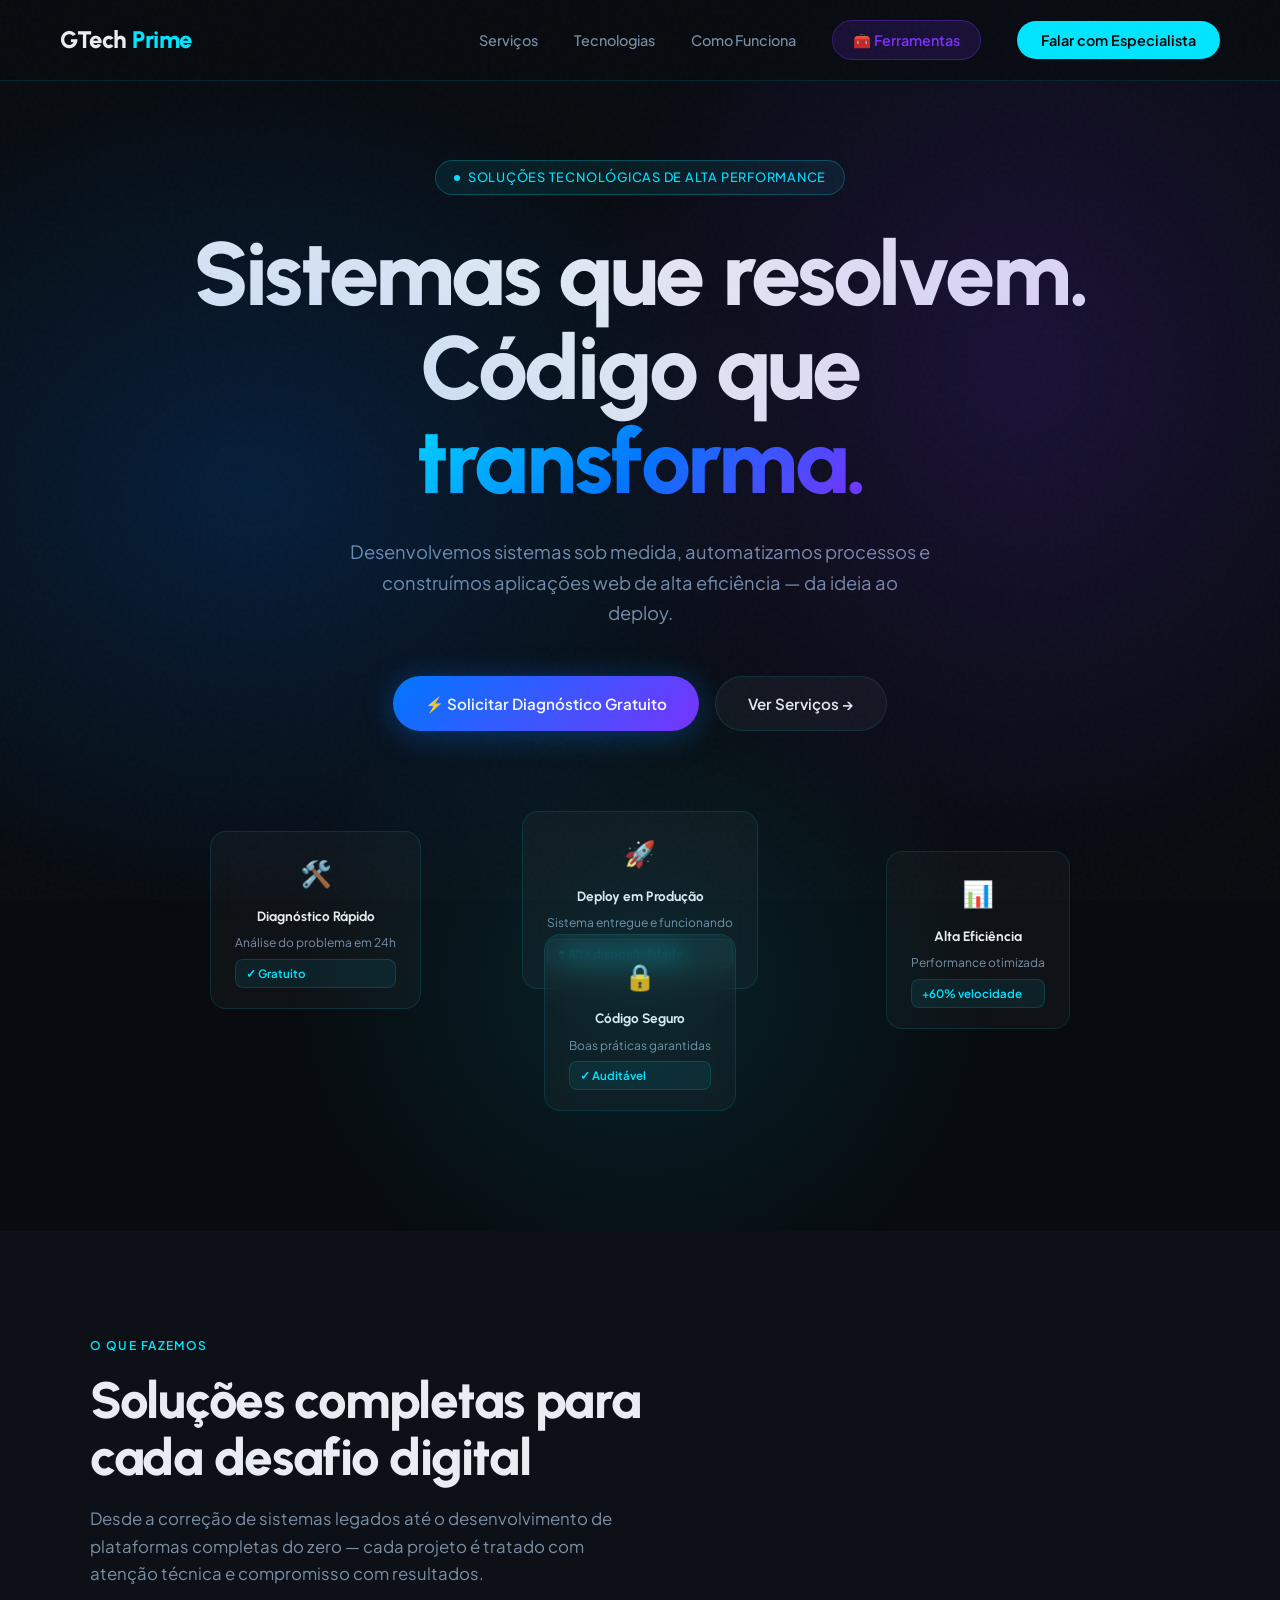
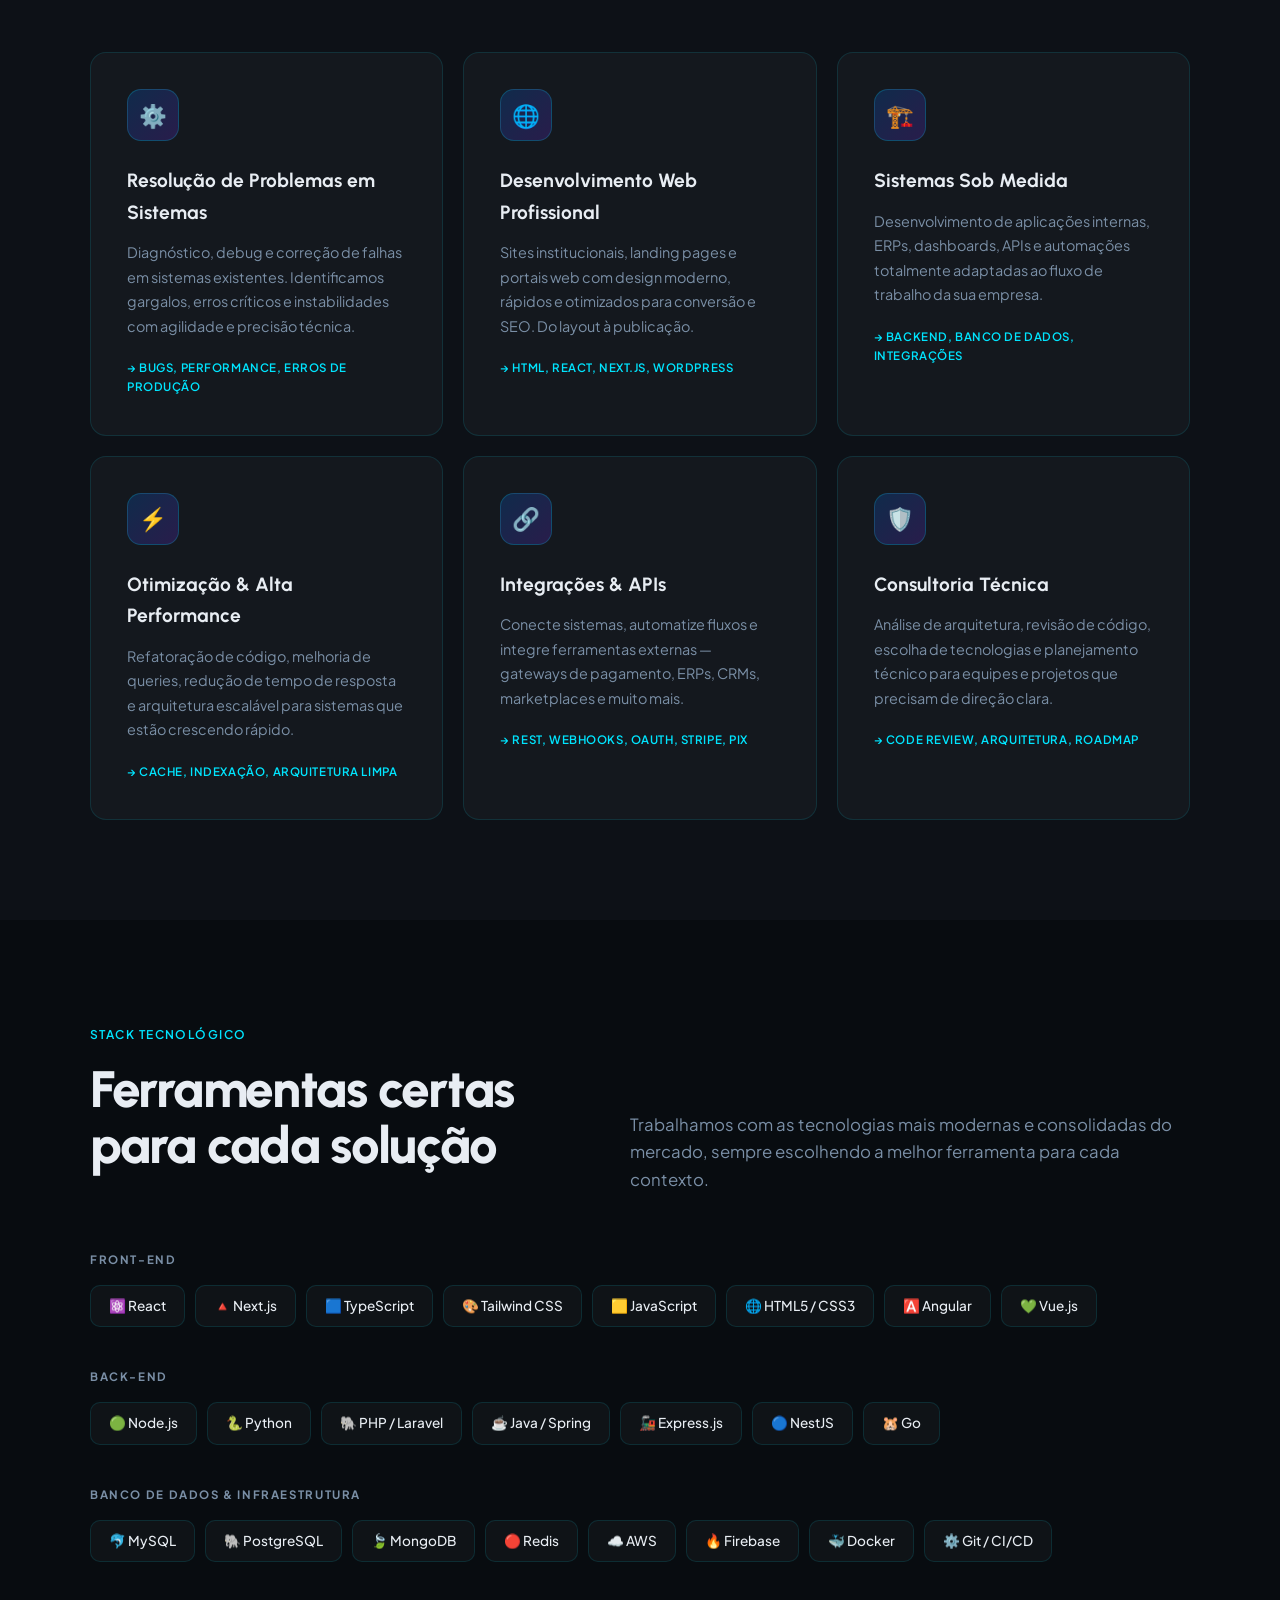
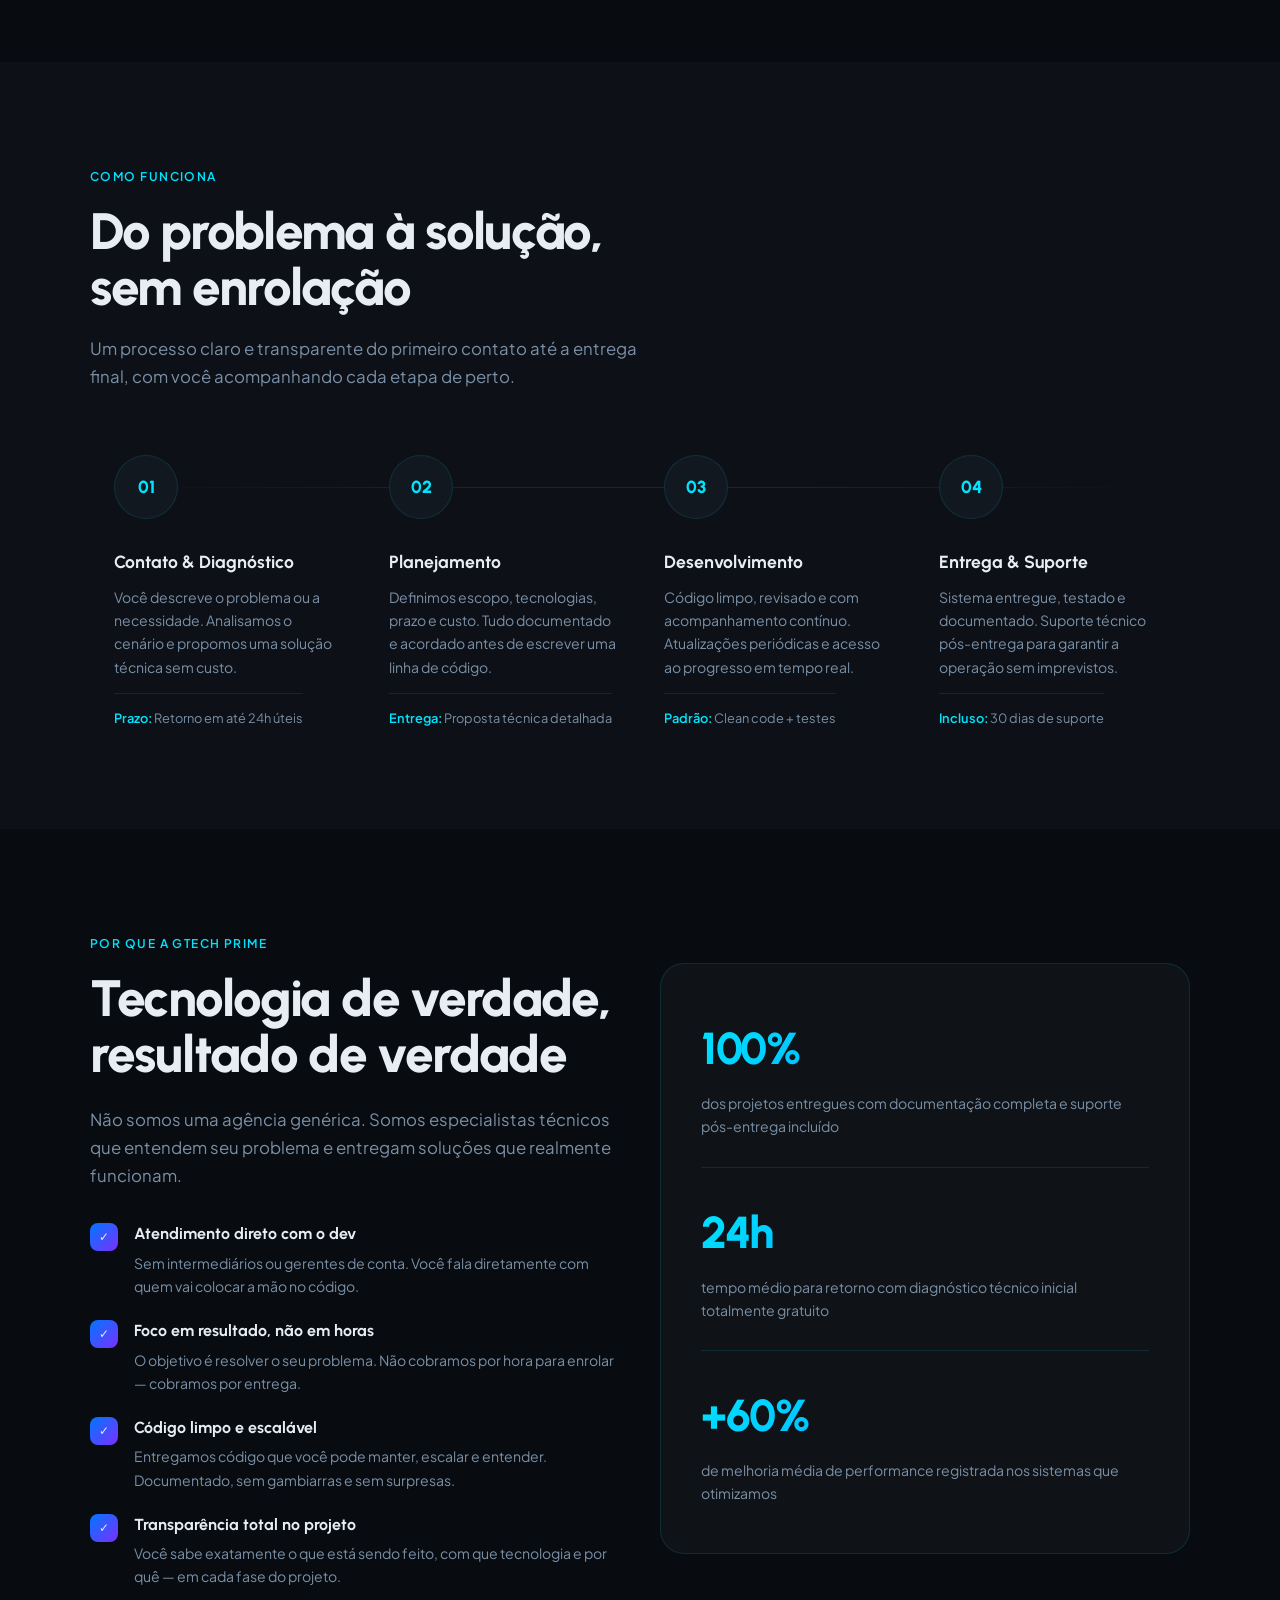
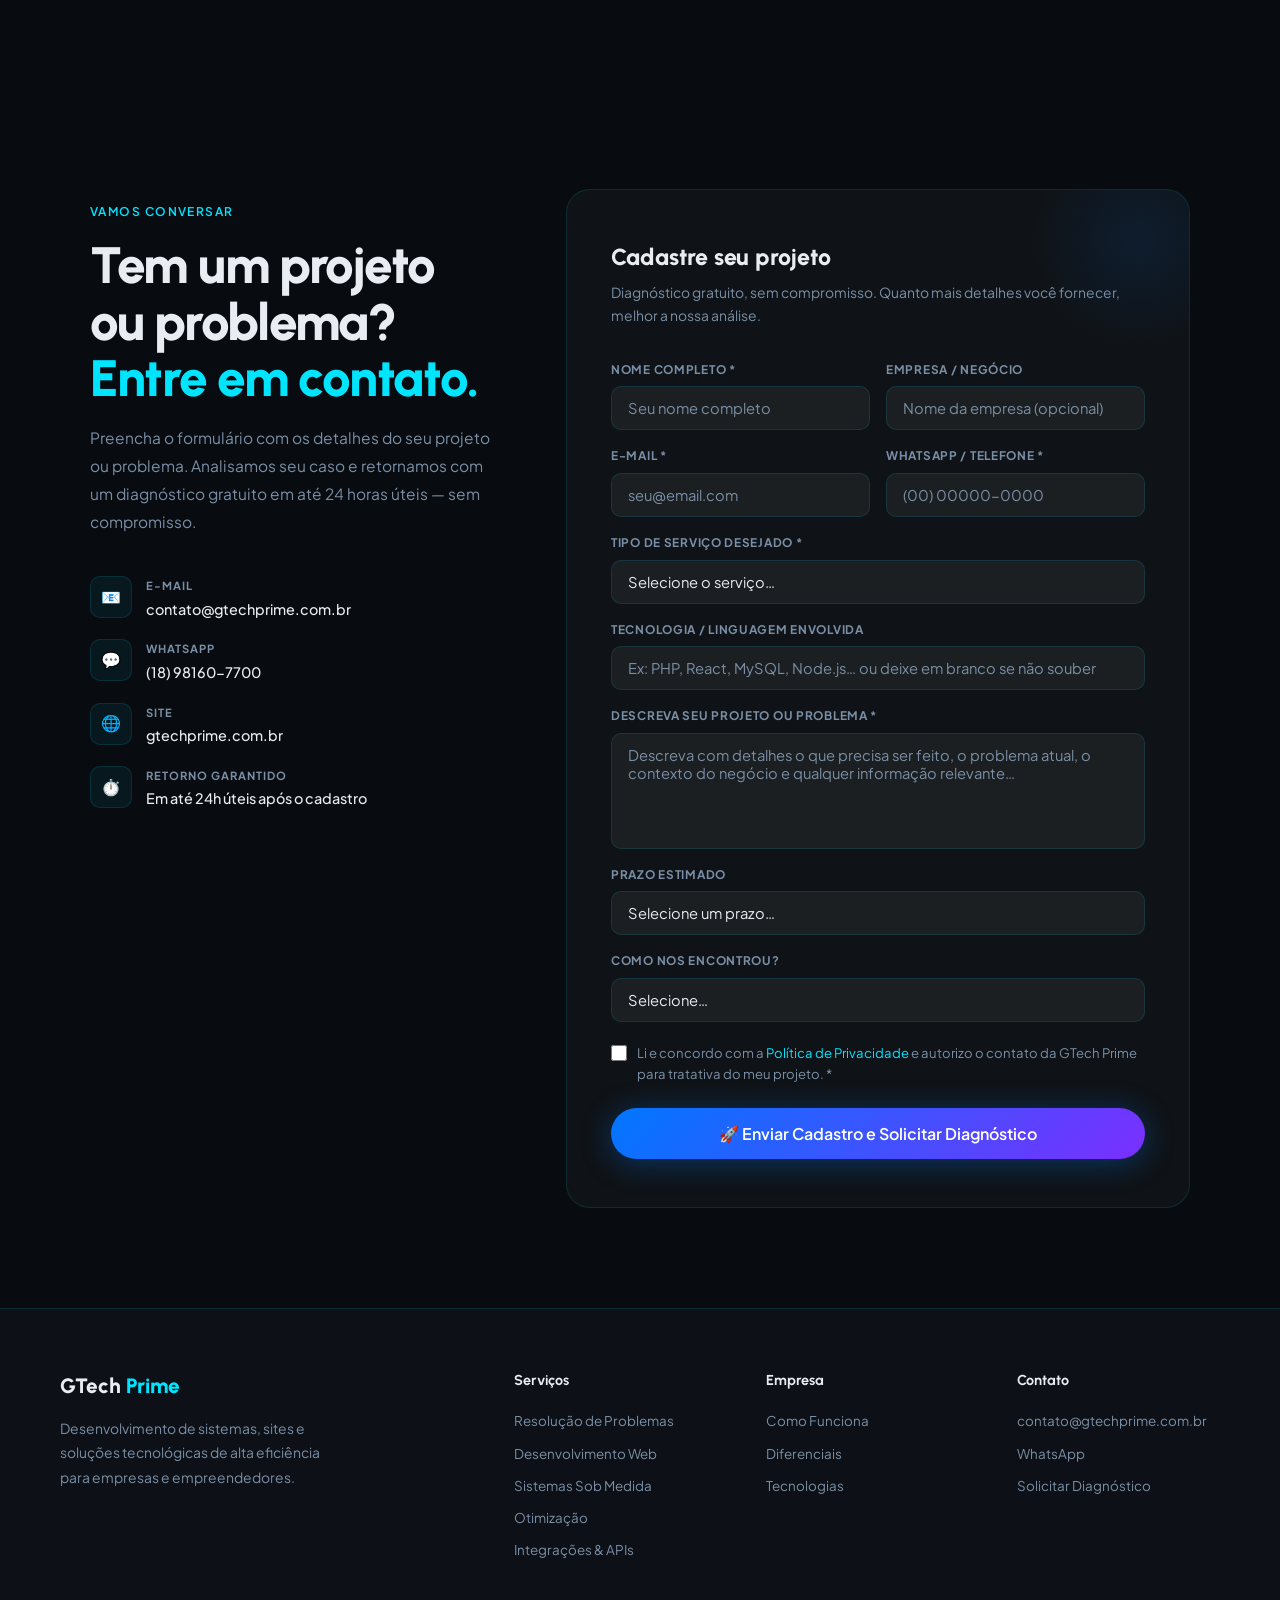
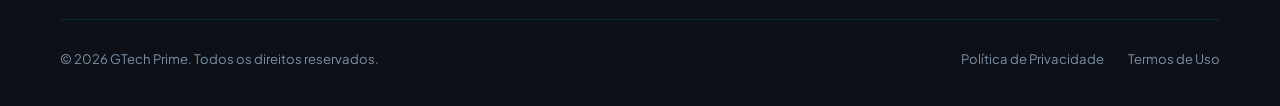
==== commit 22cc444f: "descrição mudança" ====
--- a/index.html
+++ b/index.html
@@ -6,6 +6,17 @@
   <title>GTech Prime – Desenvolvimento & Soluções em Sistemas</title>
   <link href="https://fonts.googleapis.com/css2?family=Urbanist:wght@300;400;500;600;700;800;900&family=Plus+Jakarta+Sans:ital,wght@0,300;0,400;0,500;0,600;1,300;1,400&display=swap" rel="stylesheet"/>
   <link rel="stylesheet" href="style.css"/>
+
+  <!-- Favicon -->
+  <link rel="icon" type="image/svg+xml" href="favicon.svg" />
+  <link rel="icon" type="image/png" href="Logo_G.png" />
+
+  <!-- Open Graph (imagem nos resultados do Google e redes sociais) -->
+  <meta property="og:title" content="GTech Prime – Desenvolvimento & Soluções em Sistemas" />
+  <meta property="og:description" content="Desenvolvemos sistemas sob medida, automatizamos processos e construímos aplicações web de alta eficiência — da ideia ao deploy." />
+  <meta property="og:image" content="https://gtechprime.com.br/Logo_G.png" />
+  <meta property="og:type" content="website" />
+  <meta property="og:url" content="https://gtechprime.com.br/" />
 </head>
 <body>
 
@@ -16,7 +27,6 @@
     <li><a href="#servicos">Serviços</a></li>
     <li><a href="#tecnologias">Tecnologias</a></li>
     <li><a href="#processo">Como Funciona</a></li>
-    <li><a href="#depoimentos">Depoimentos</a></li>
     <li><a href="ferramentas.html" class="nav-ferramentas">🧰 Ferramentas</a></li>
     <li><a href="#contato" class="nav-cta">Falar com Especialista</a></li>
   </ul>
@@ -251,50 +261,6 @@
   </div>
 </section>
 
-<!-- DEPOIMENTOS -->
-<section id="depoimentos">
-  <div class="container">
-    <span class="section-label reveal">Clientes que confiam</span>
-    <h2 class="reveal">O que dizem sobre<br>nosso trabalho</h2>
-    <p class="section-desc reveal">Resultados reais de quem já resolveu seus problemas técnicos com a GTech Prime.</p>
-    <div class="testimonials-grid">
-      <div class="testimonial-card reveal">
-        <div class="stars">★★★★★</div>
-        <blockquote>"Tinha um sistema legado com falhas críticas que paralisavam minha operação toda semana. A GTech Prime diagnosticou e resolveu em menos de 48h. Profissionalismo acima da média."</blockquote>
-        <div class="testimonial-author">
-          <div class="avatar">RS</div>
-          <div>
-            <div class="name">Ricardo S.</div>
-            <div class="role">Diretor de TI · Empresa de Logística</div>
-          </div>
-        </div>
-      </div>
-      <div class="testimonial-card reveal">
-        <div class="stars">★★★★★</div>
-        <blockquote>"Precisava de um sistema interno para controle de estoque e vendas. Além de entregar no prazo, o código veio documentado e funciona perfeitamente. Superou as expectativas."</blockquote>
-        <div class="testimonial-author">
-          <div class="avatar">AC</div>
-          <div>
-            <div class="name">Ana C.</div>
-            <div class="role">Proprietária · Loja de Material de Construção</div>
-          </div>
-        </div>
-      </div>
-      <div class="testimonial-card reveal">
-        <div class="stars">★★★★★</div>
-        <blockquote>"Nossa API estava lenta e derrubava o sistema em horário de pico. Após a otimização da GTech Prime, o tempo de resposta caiu 70%. Trabalho técnico sério e comprometido."</blockquote>
-        <div class="testimonial-author">
-          <div class="avatar">FM</div>
-          <div>
-            <div class="name">Felipe M.</div>
-            <div class="role">CTO · Startup de E-commerce</div>
-          </div>
-        </div>
-      </div>
-    </div>
-  </div>
-</section>
-
 <!-- CADASTRO & CONTATO -->
 <section id="contato">
   <div class="container">
@@ -447,7 +413,6 @@
       <h5>Empresa</h5>
       <a href="#processo">Como Funciona</a>
       <a href="#diferenciais">Diferenciais</a>
-      <a href="#depoimentos">Depoimentos</a>
       <a href="#tecnologias">Tecnologias</a>
     </div>
     <div class="footer-col">
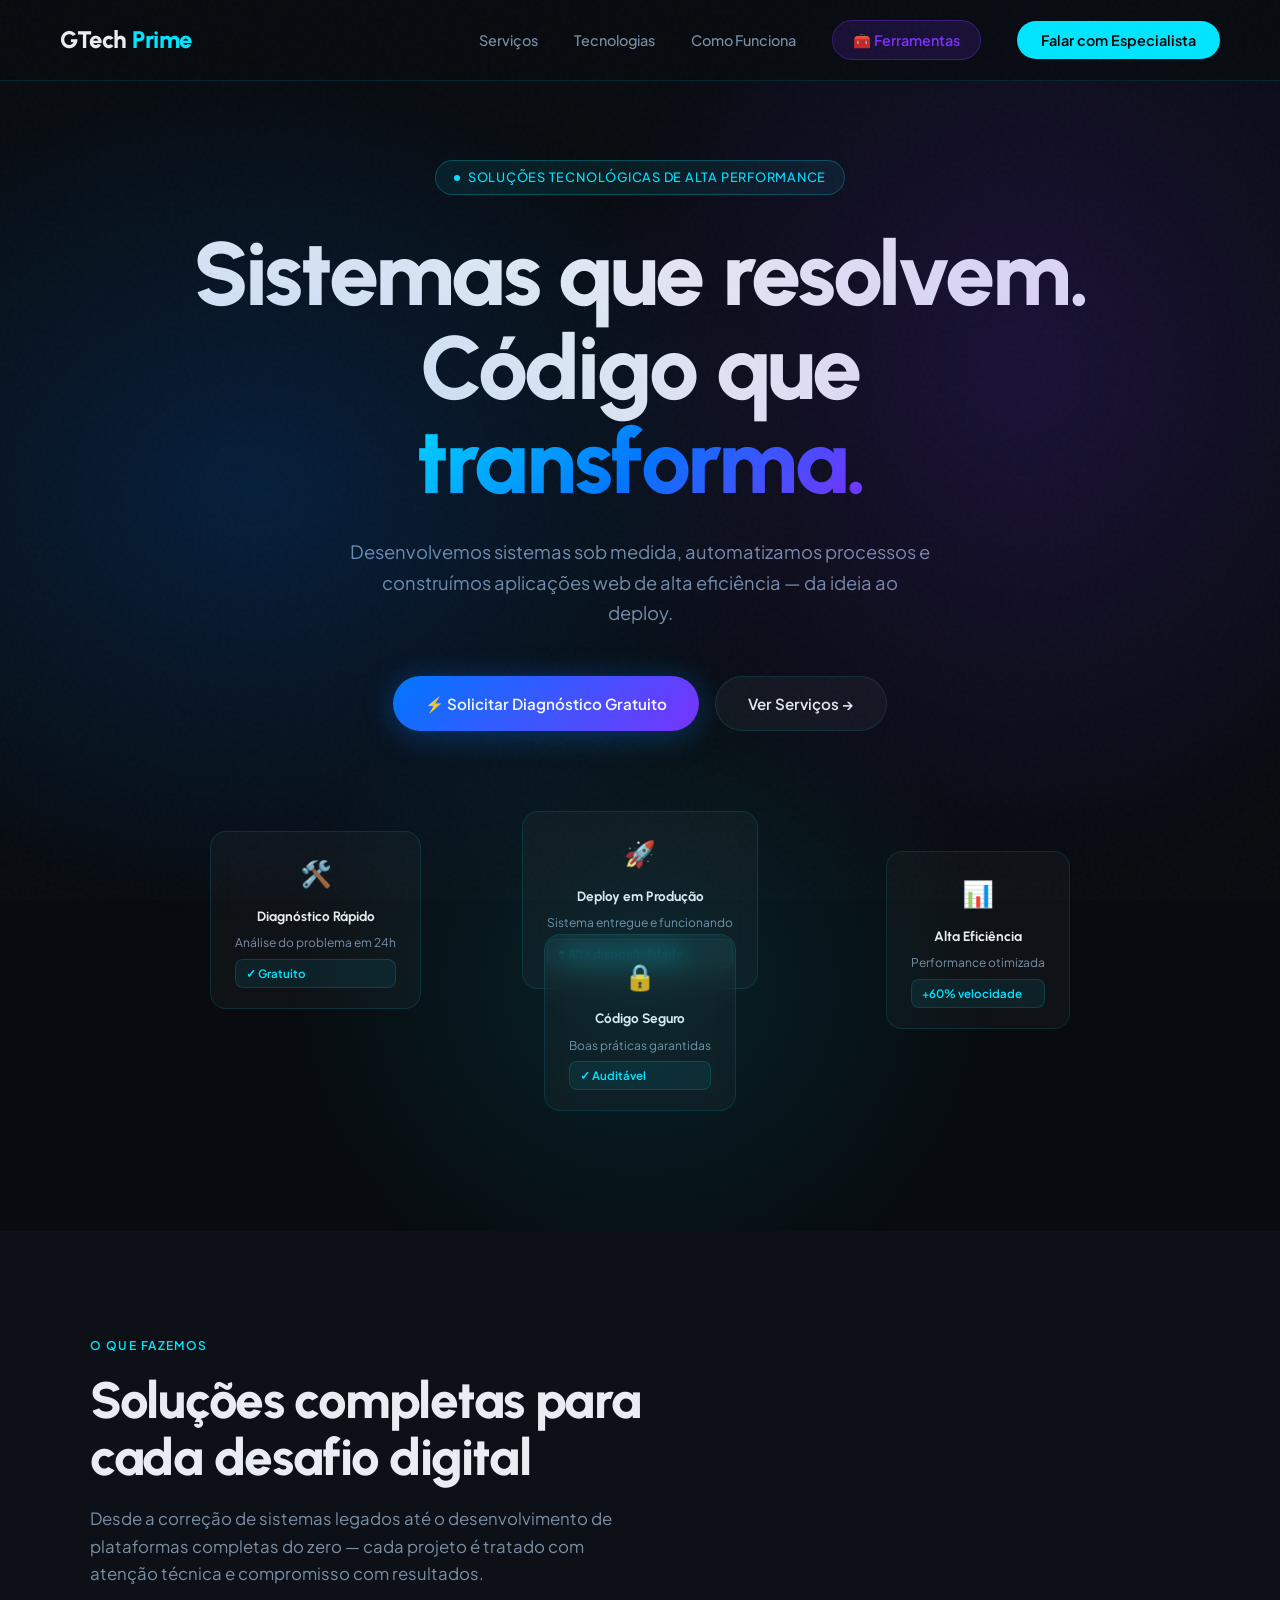
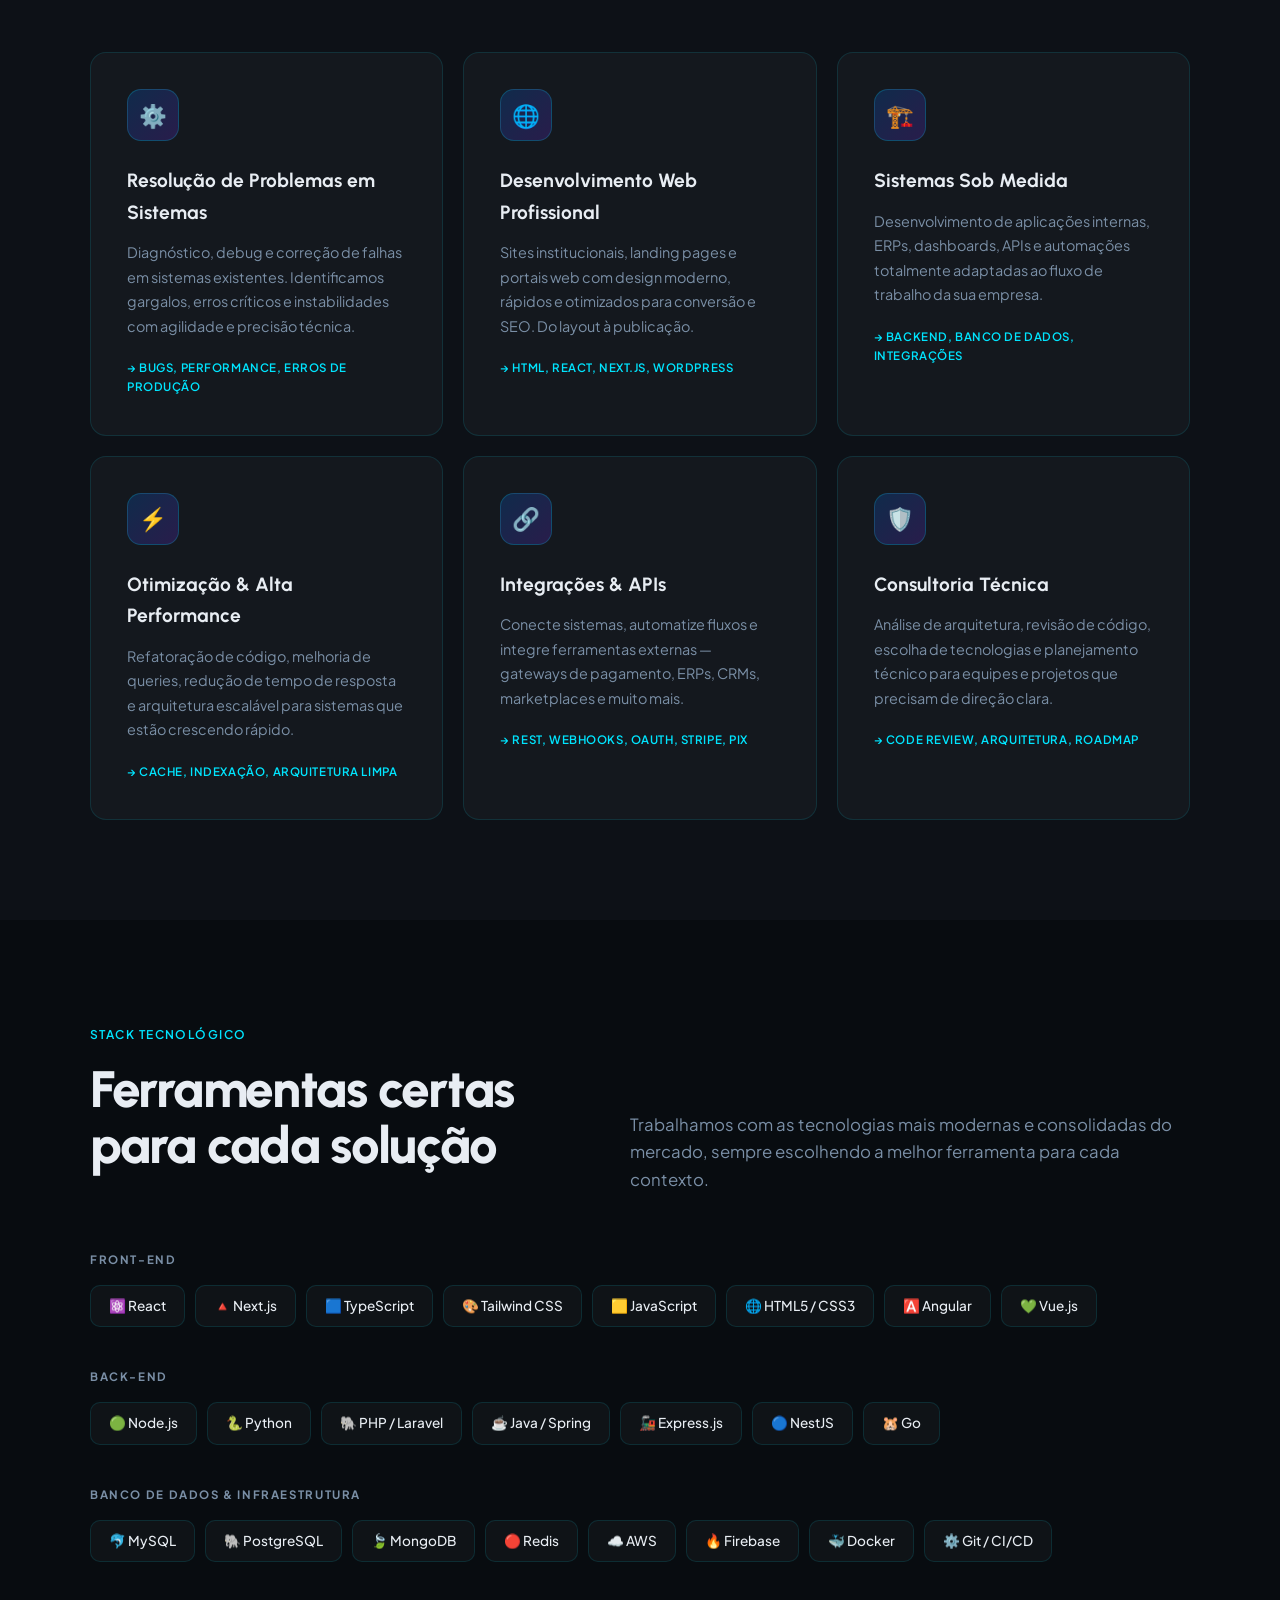
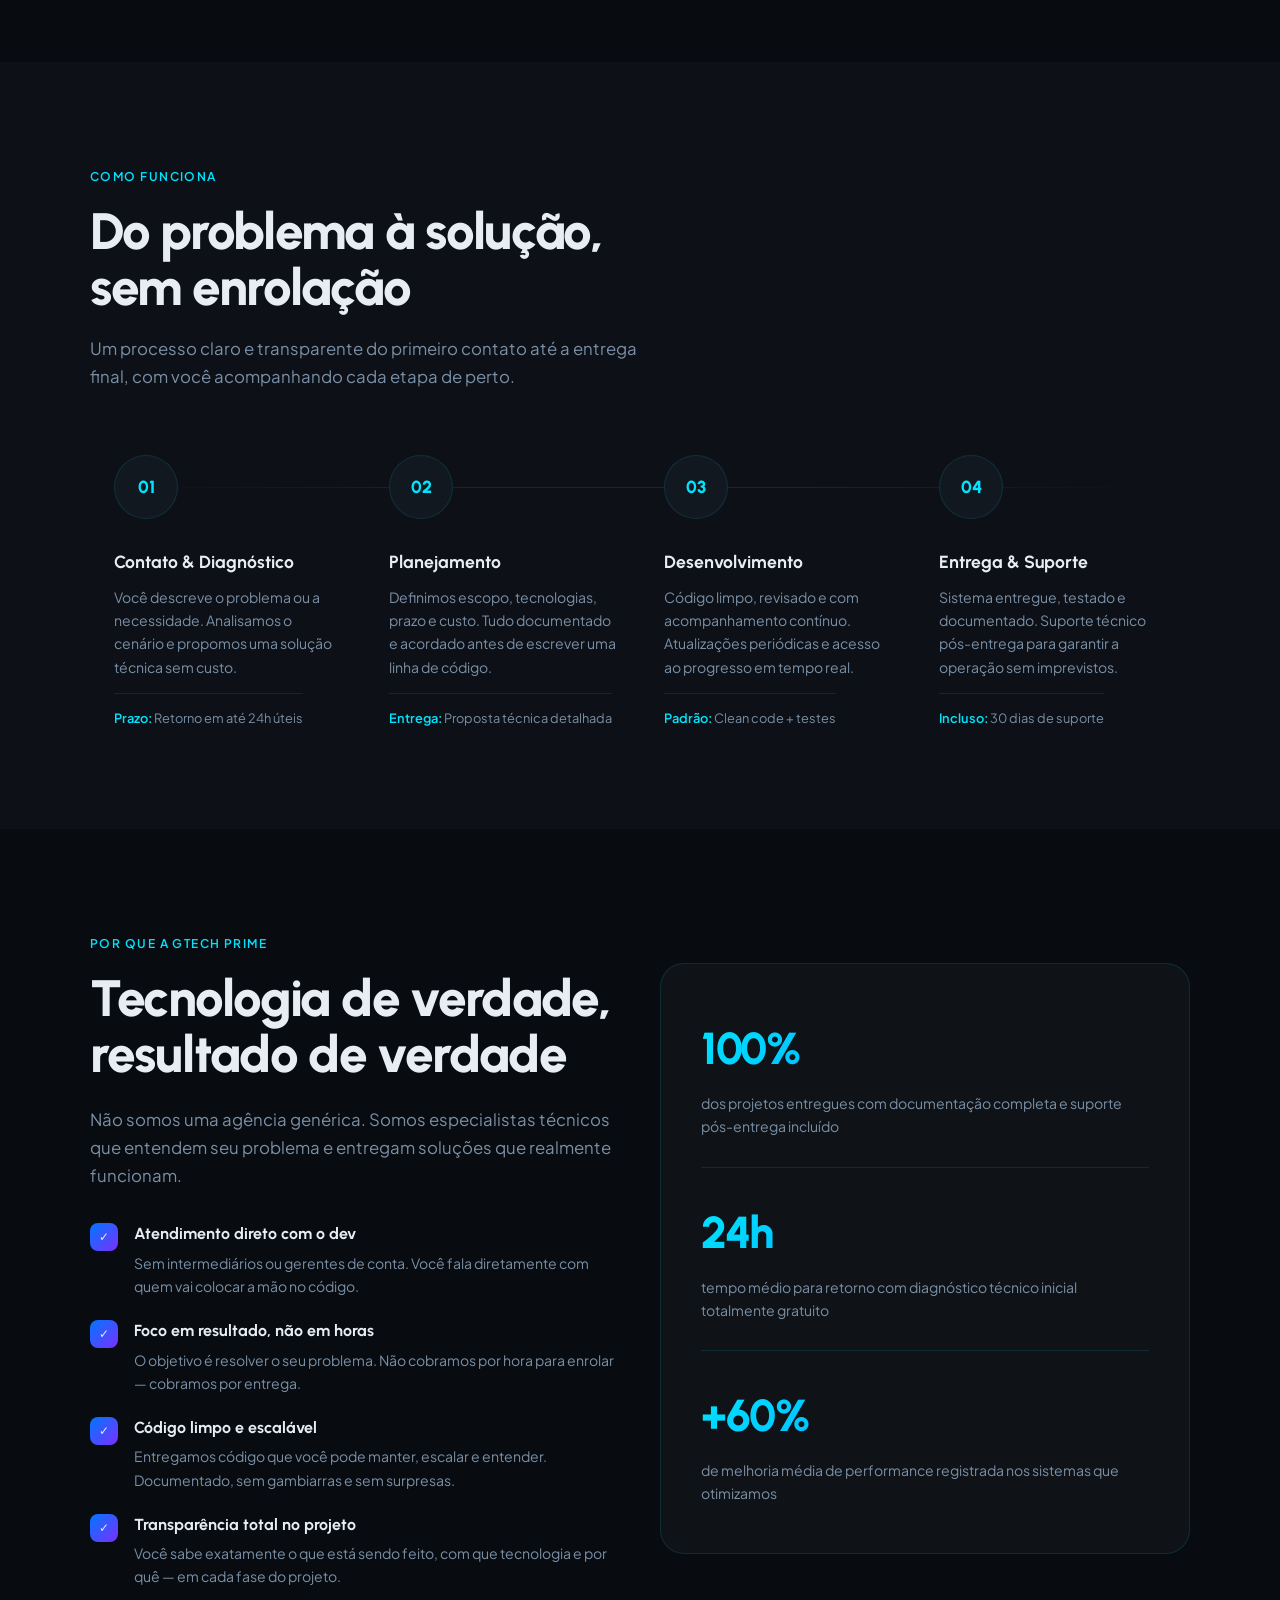
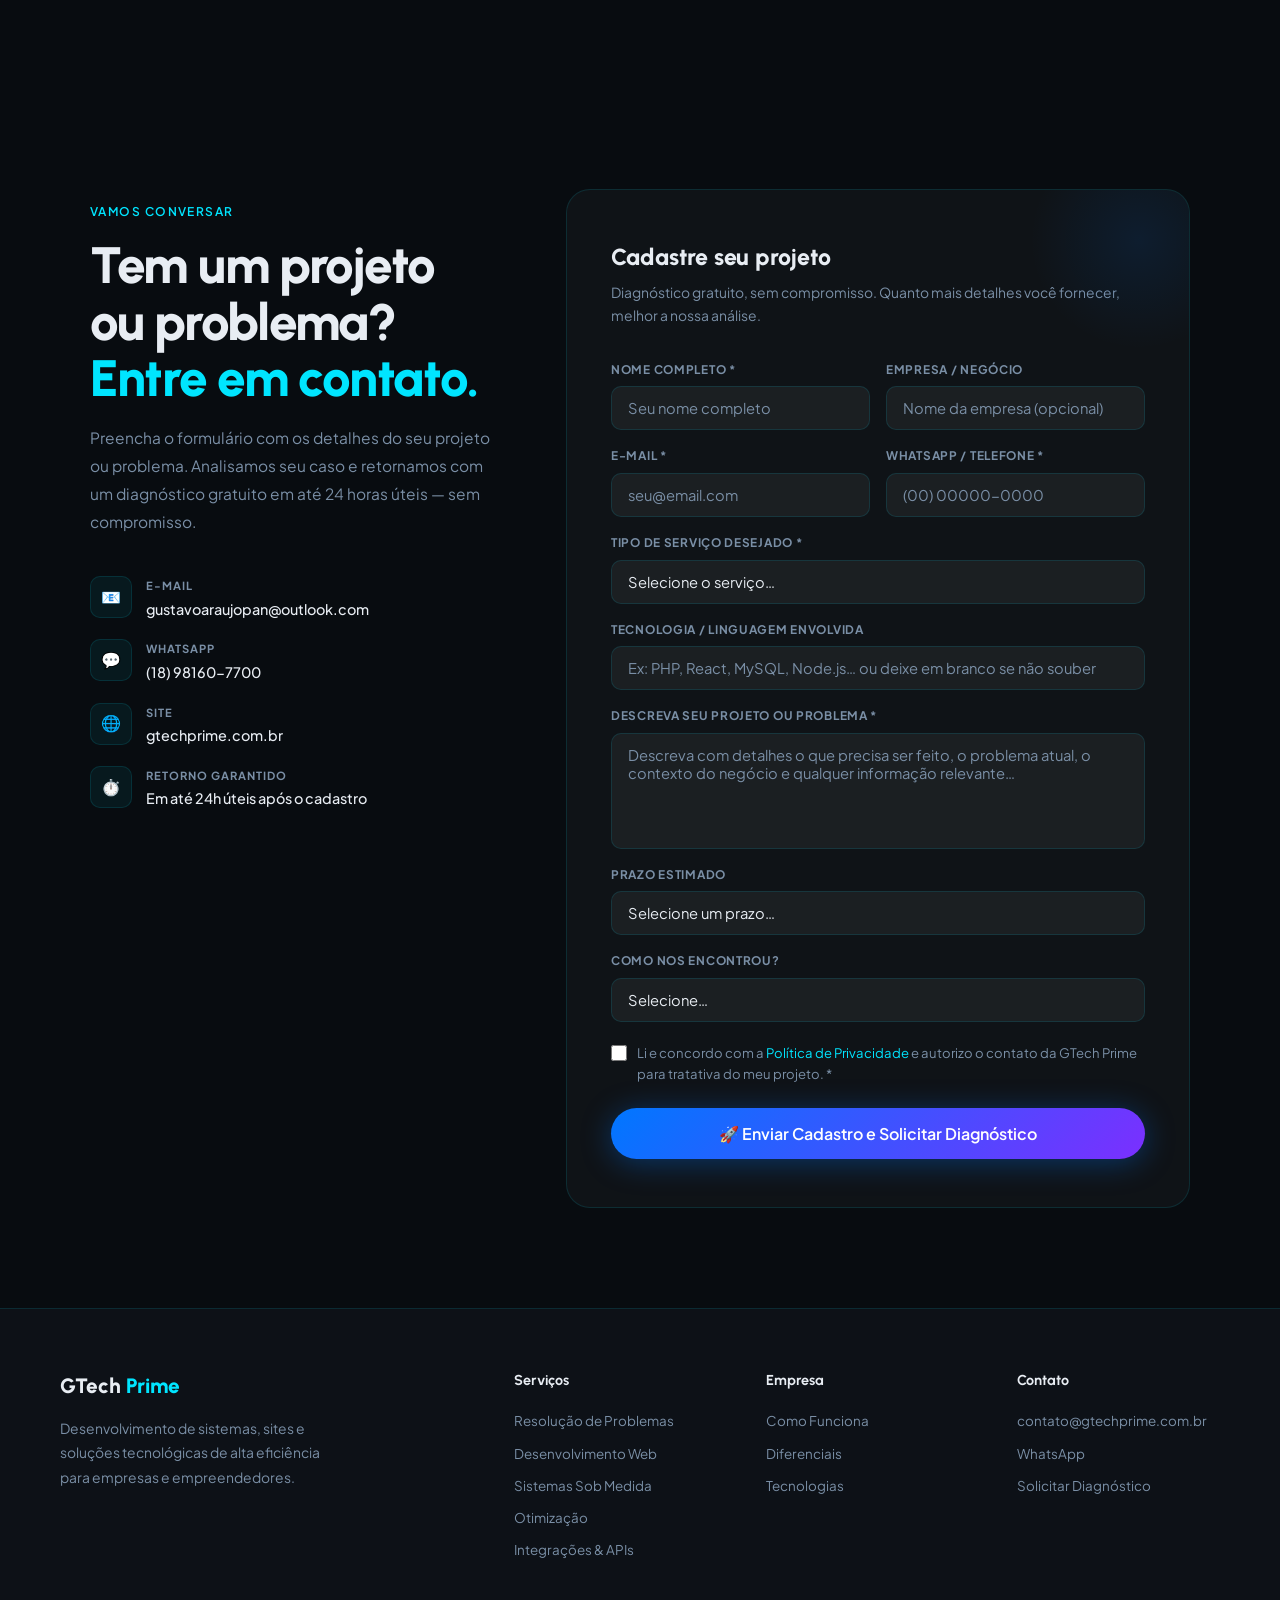
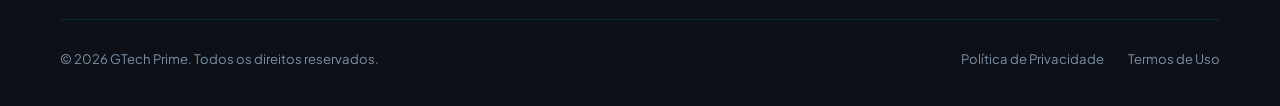
==== commit 12b6a476: "descrição mudança" ====
--- a/index.html
+++ b/index.html
@@ -9,12 +9,11 @@
 
   <!-- Favicon -->
   <link rel="icon" type="image/svg+xml" href="favicon.svg" />
-  <link rel="icon" type="image/png" href="Logo_G.png" />
 
   <!-- Open Graph (imagem nos resultados do Google e redes sociais) -->
   <meta property="og:title" content="GTech Prime – Desenvolvimento & Soluções em Sistemas" />
   <meta property="og:description" content="Desenvolvemos sistemas sob medida, automatizamos processos e construímos aplicações web de alta eficiência — da ideia ao deploy." />
-  <meta property="og:image" content="https://gtechprime.com.br/Logo_G.png" />
+  <meta property="og:image" content="https://gtechprime.com.br/favicon.svg" />
   <meta property="og:type" content="website" />
   <meta property="og:url" content="https://gtechprime.com.br/" />
 </head>
@@ -276,7 +275,7 @@
             <div class="ci-icon">📧</div>
             <div>
               <div class="ci-label">E-mail</div>
-              <div class="ci-value">contato@gtechprime.com.br</div>
+              <div class="ci-value">gustavoaraujopan@outlook.com</div>
             </div>
           </div>
           <div class="contact-info-item">
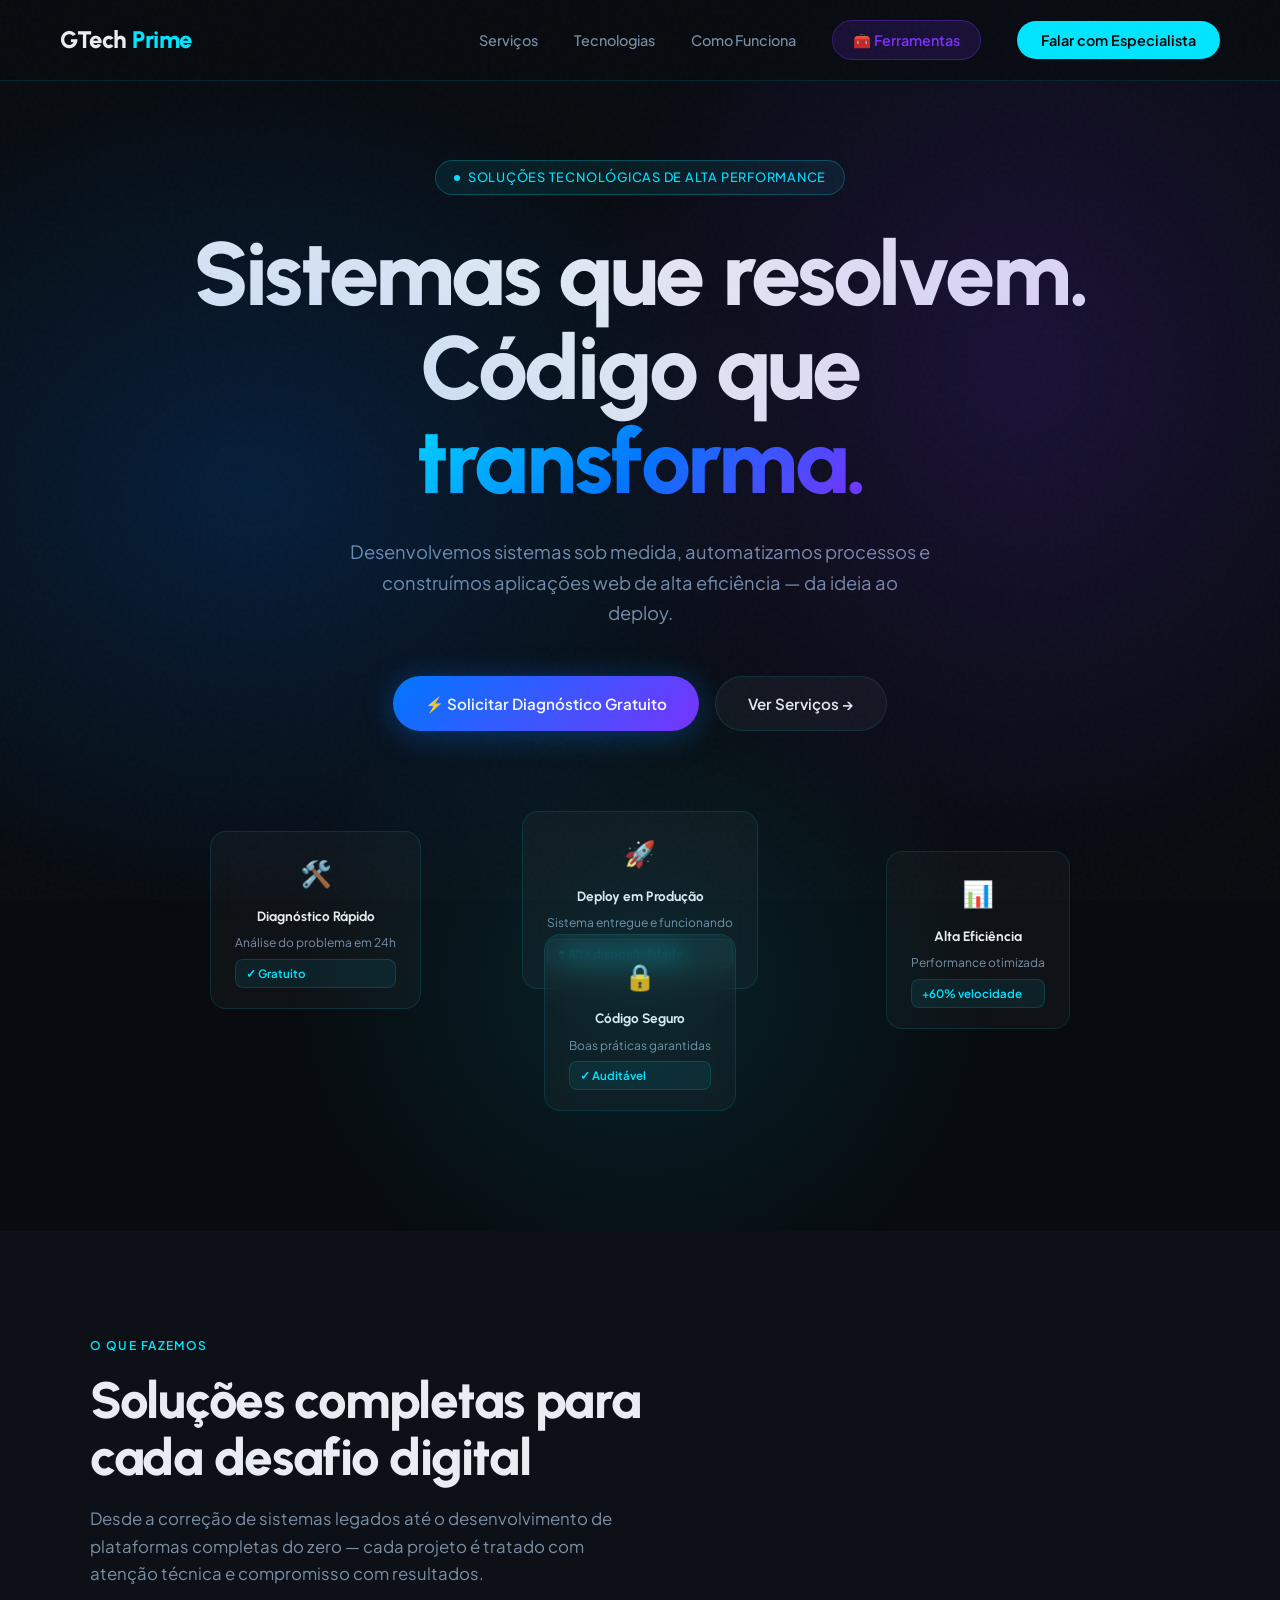
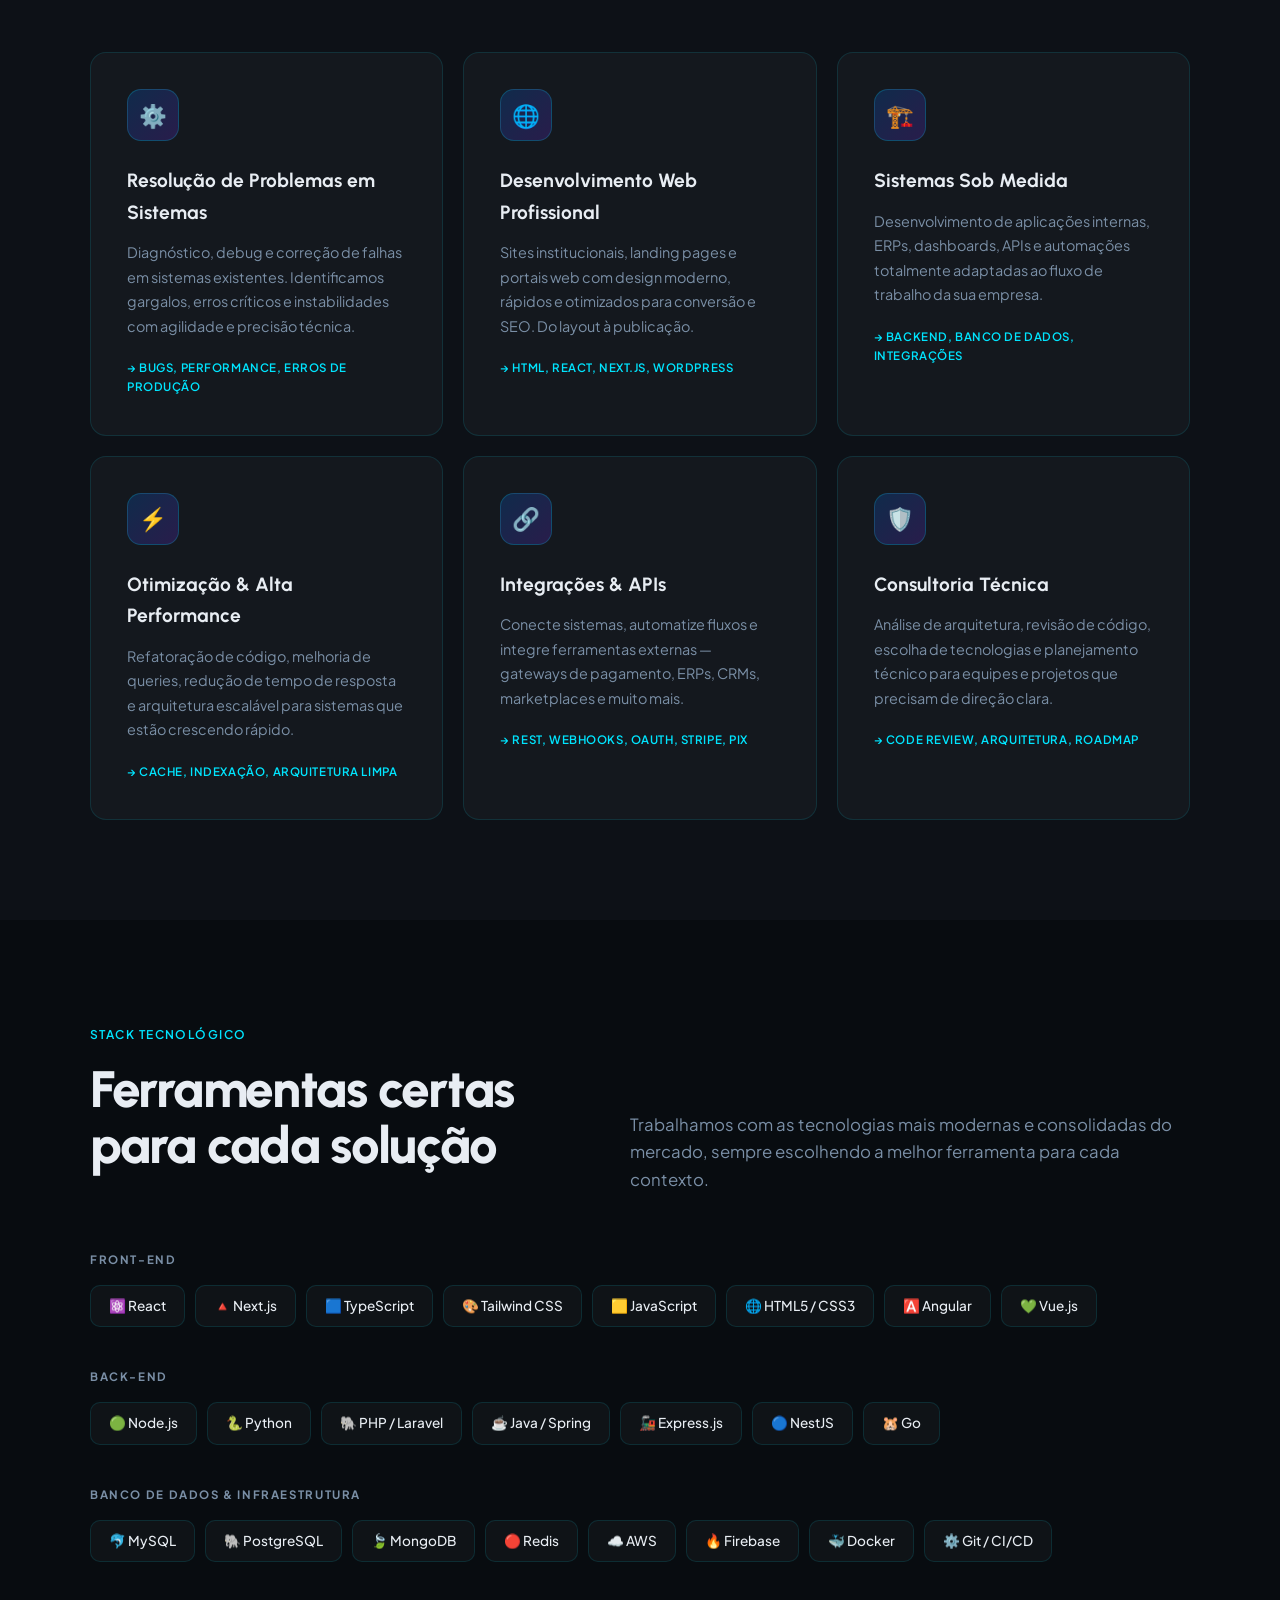
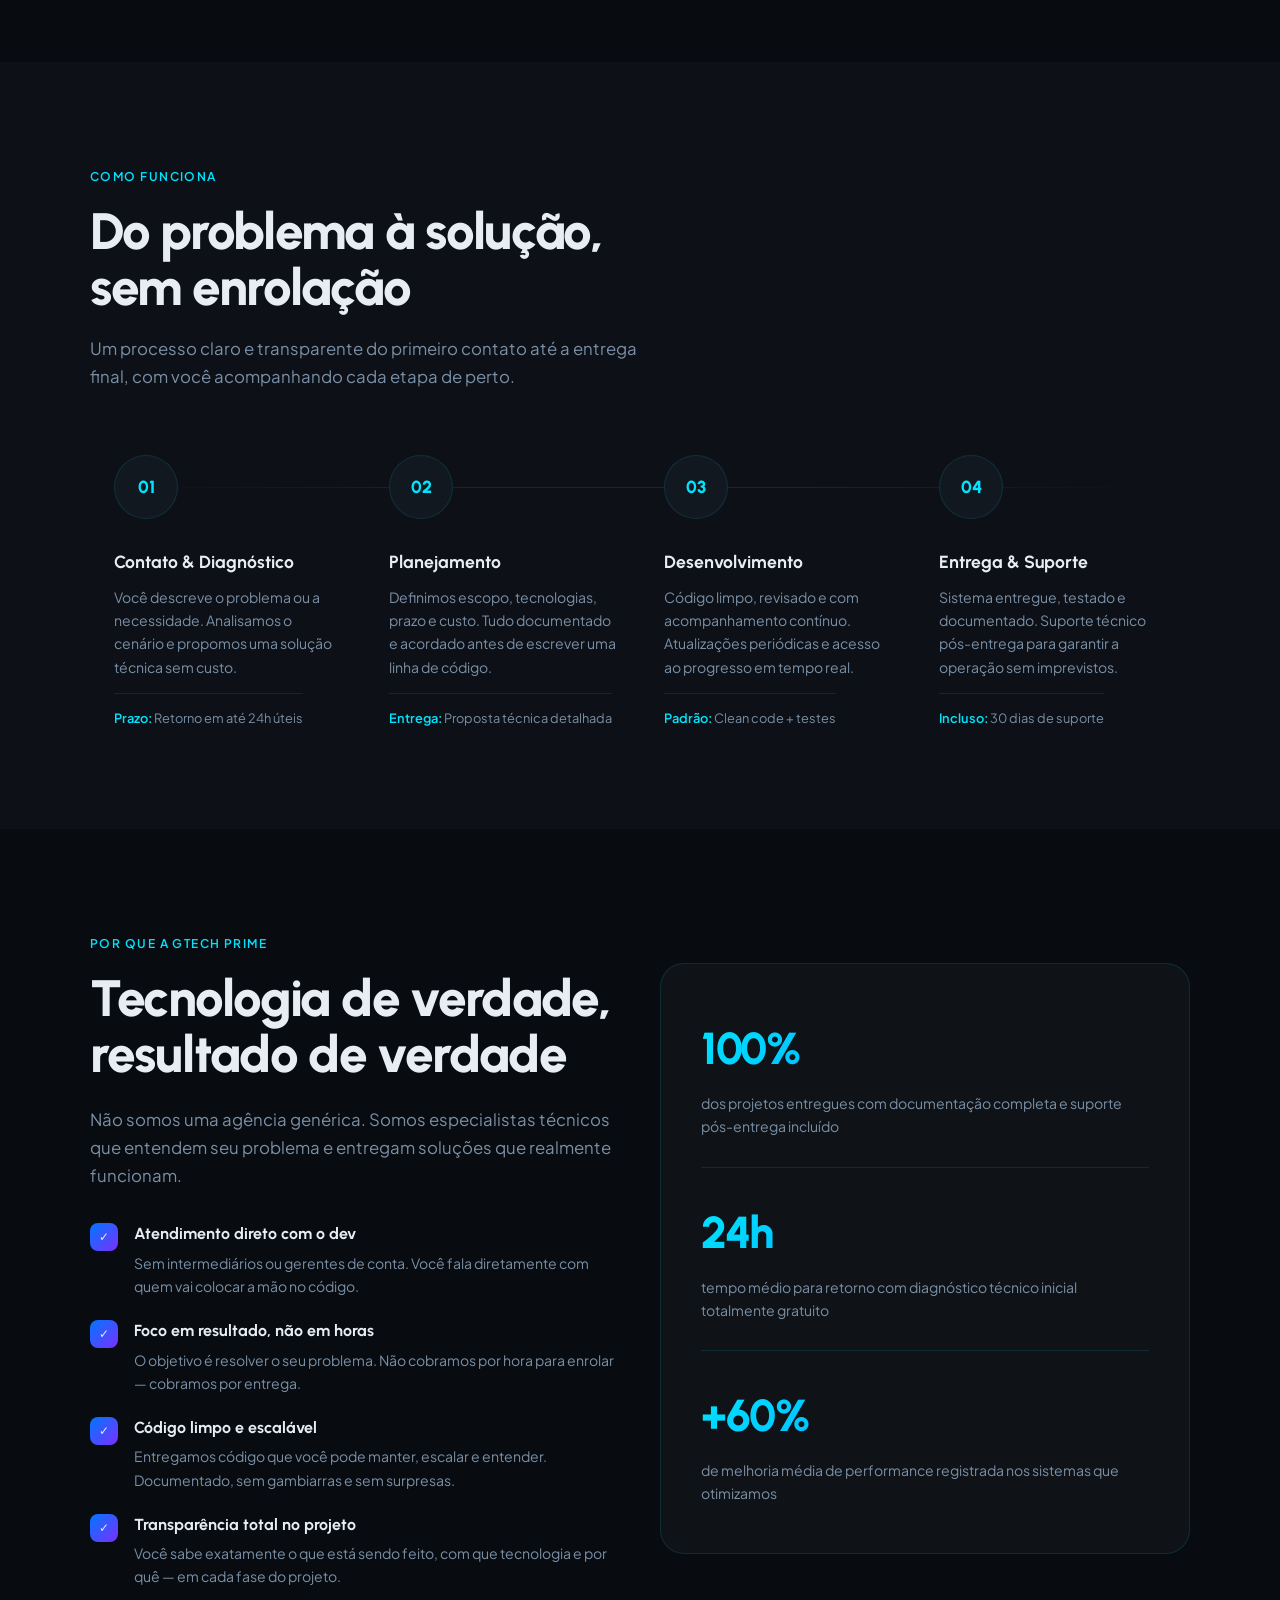
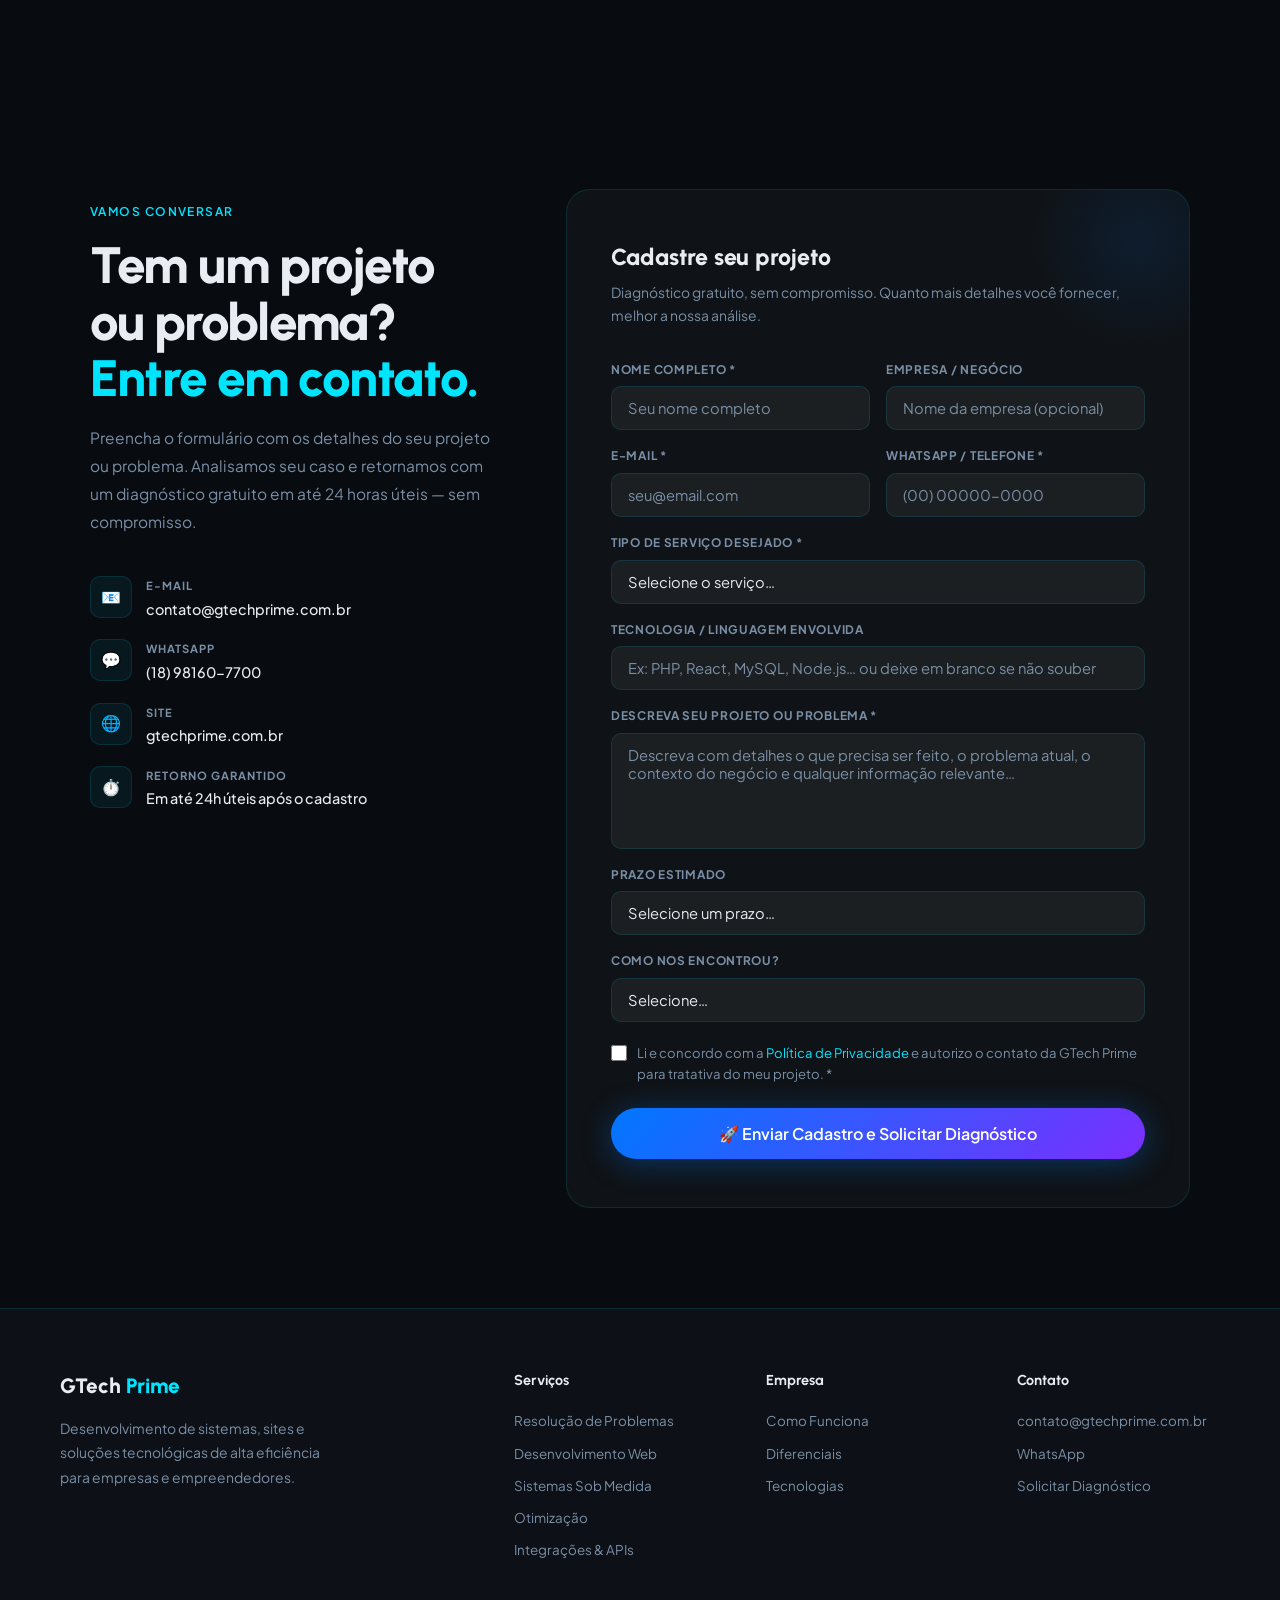
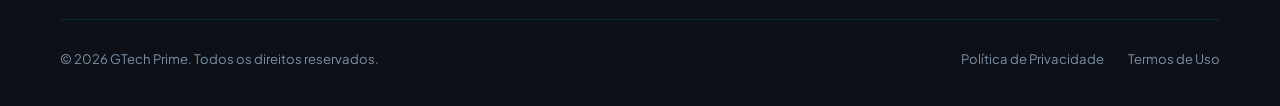
==== commit b4da5cc6: "descrição mudança" ====
--- a/index.html
+++ b/index.html
@@ -8,12 +8,13 @@
   <link rel="stylesheet" href="style.css"/>
 
   <!-- Favicon -->
+  <link rel="icon" type="image/x-icon" href="favicon.ico" />
   <link rel="icon" type="image/svg+xml" href="favicon.svg" />
 
   <!-- Open Graph (imagem nos resultados do Google e redes sociais) -->
   <meta property="og:title" content="GTech Prime – Desenvolvimento & Soluções em Sistemas" />
   <meta property="og:description" content="Desenvolvemos sistemas sob medida, automatizamos processos e construímos aplicações web de alta eficiência — da ideia ao deploy." />
-  <meta property="og:image" content="https://gtechprime.com.br/favicon.svg" />
+  <meta property="og:image" content="https://gtechprime.com.br/Logo_G.png" />
   <meta property="og:type" content="website" />
   <meta property="og:url" content="https://gtechprime.com.br/" />
 </head>
@@ -275,7 +276,7 @@
             <div class="ci-icon">📧</div>
             <div>
               <div class="ci-label">E-mail</div>
-              <div class="ci-value">gustavoaraujopan@outlook.com</div>
+              <div class="ci-value">contato@gtechprime.com.br</div>
             </div>
           </div>
           <div class="contact-info-item">
